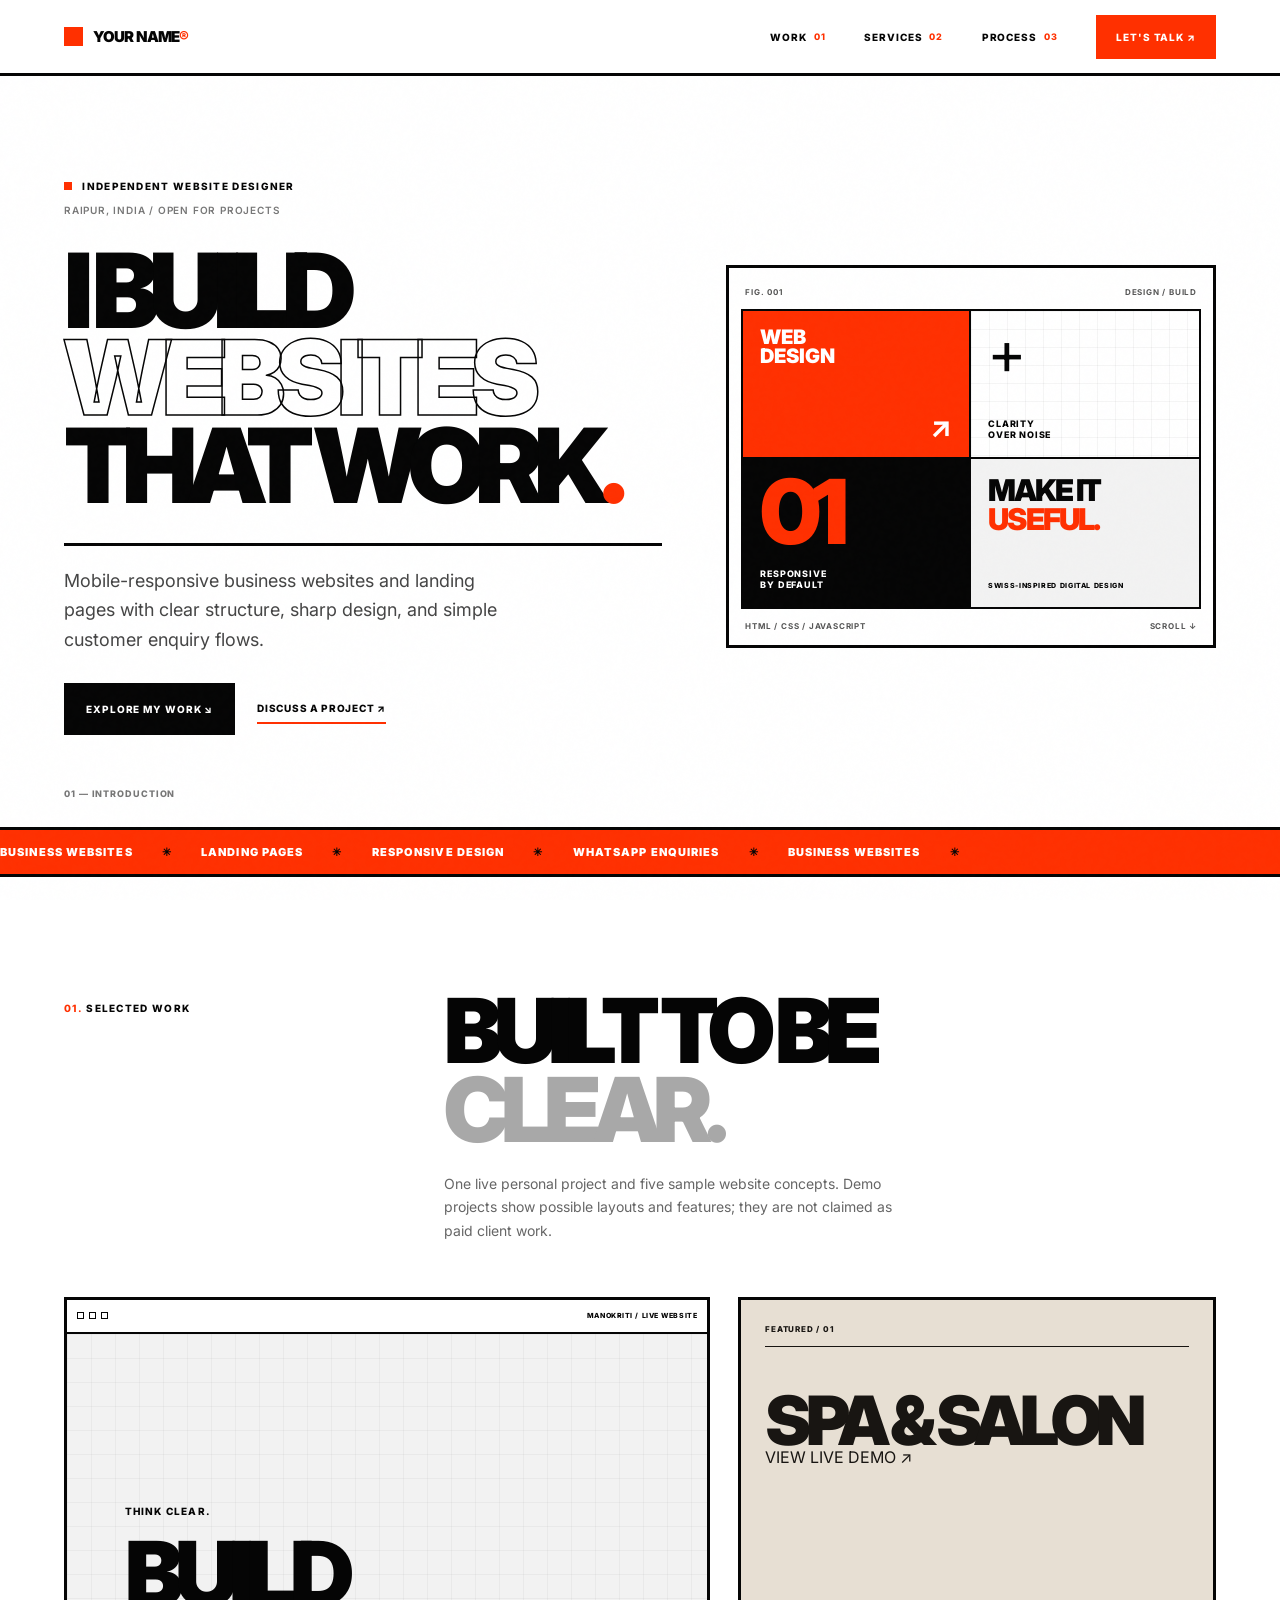
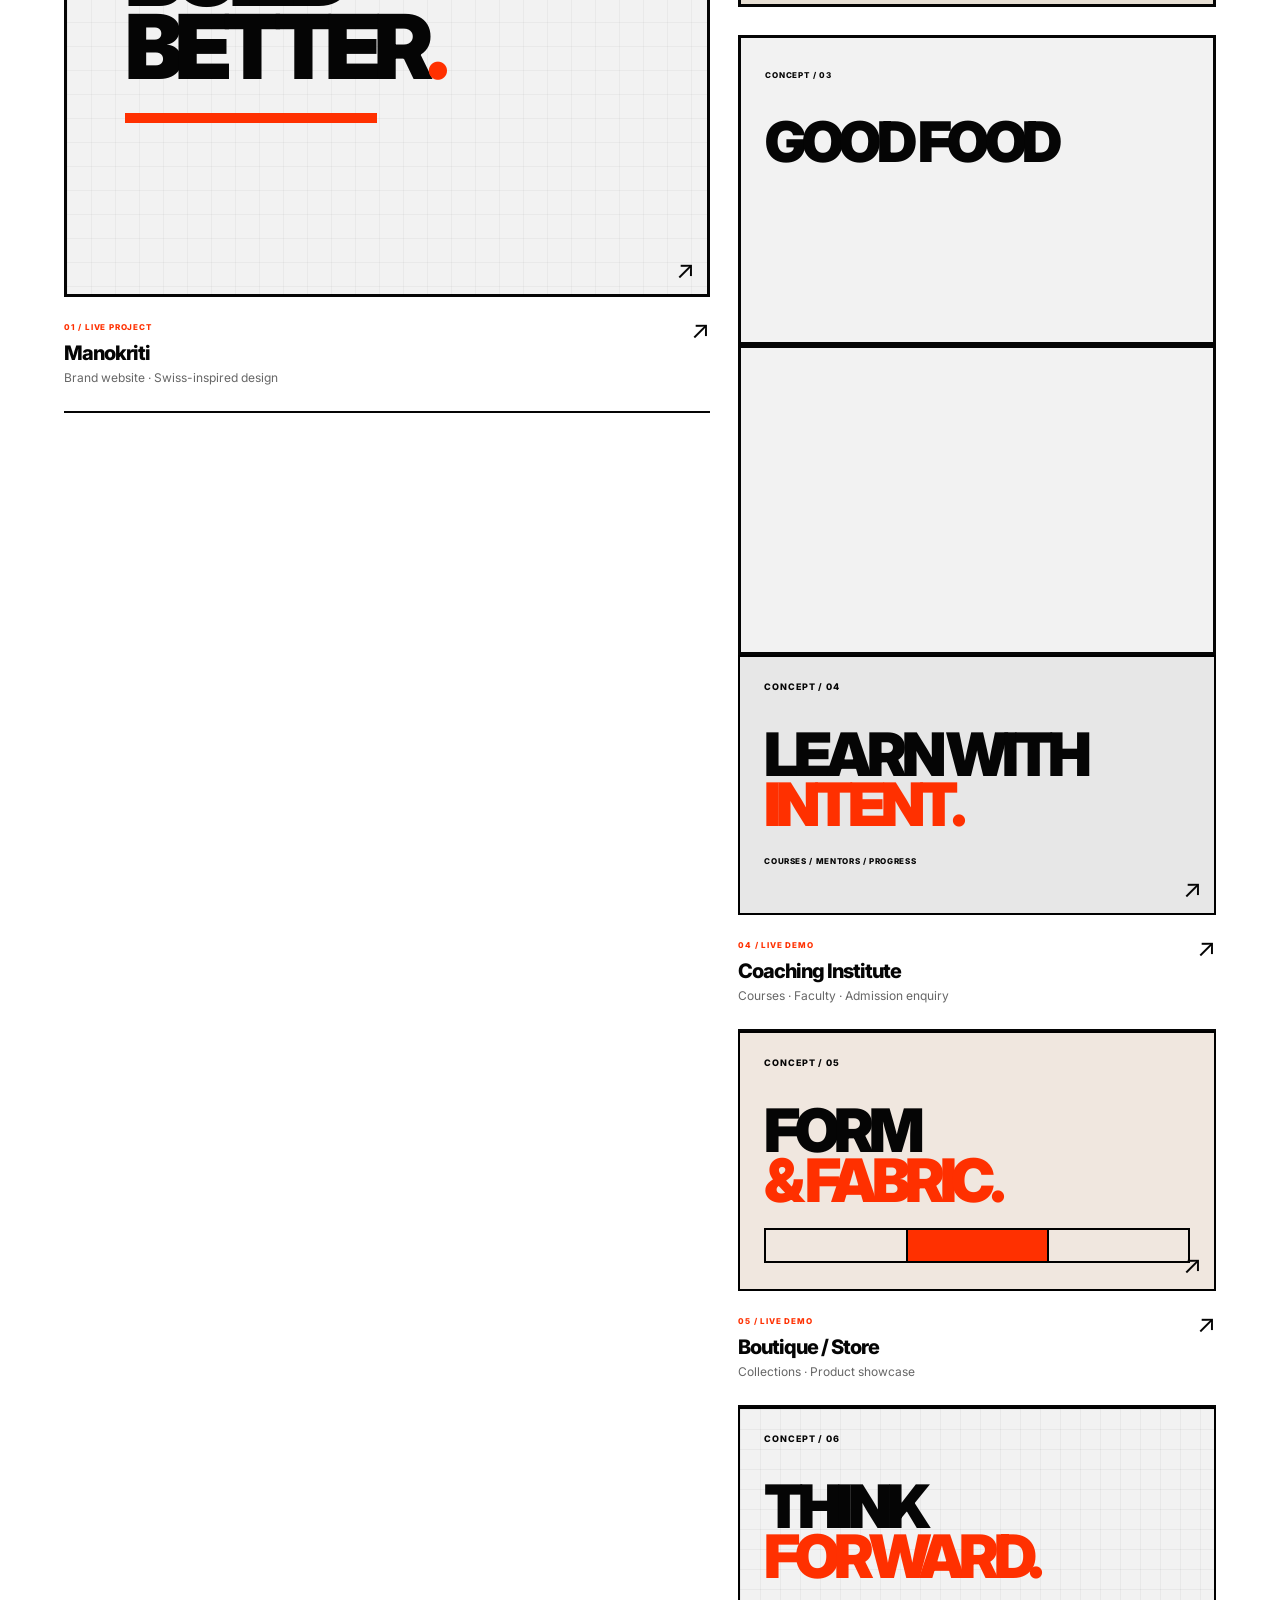
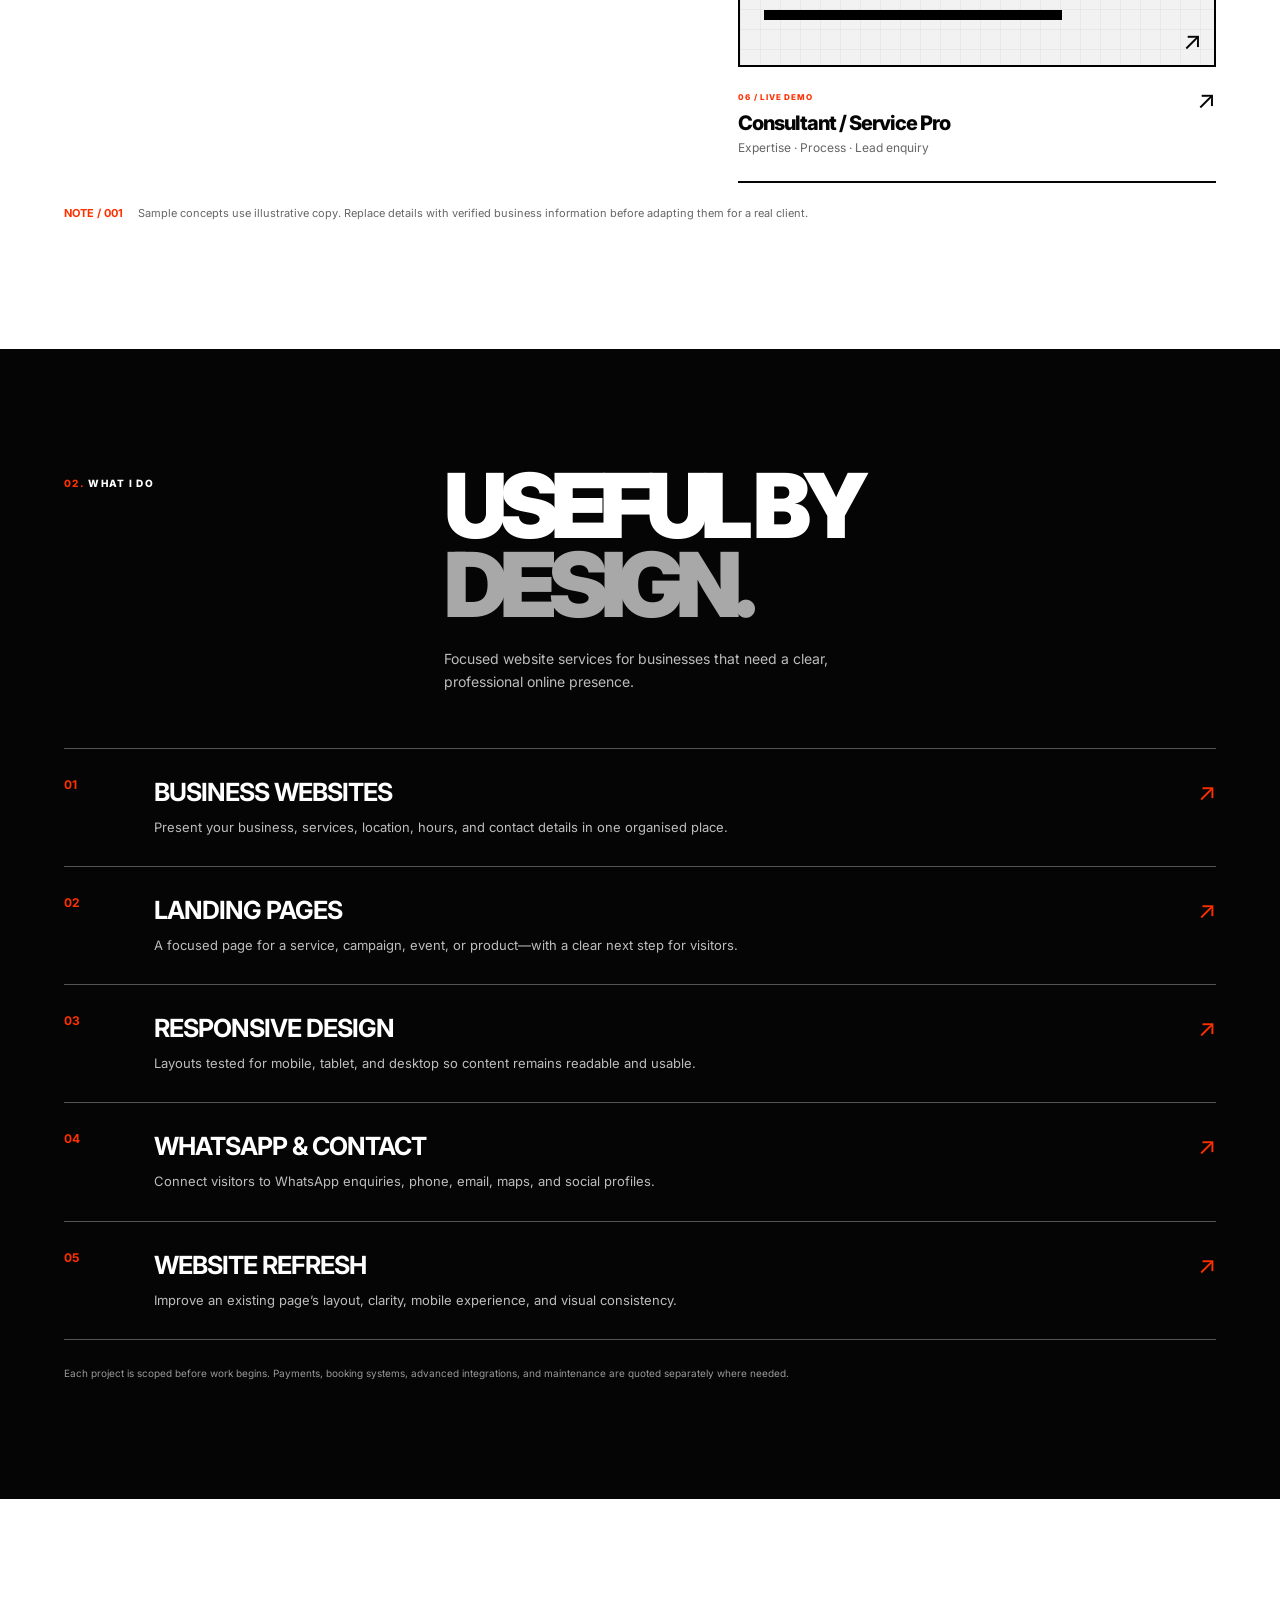
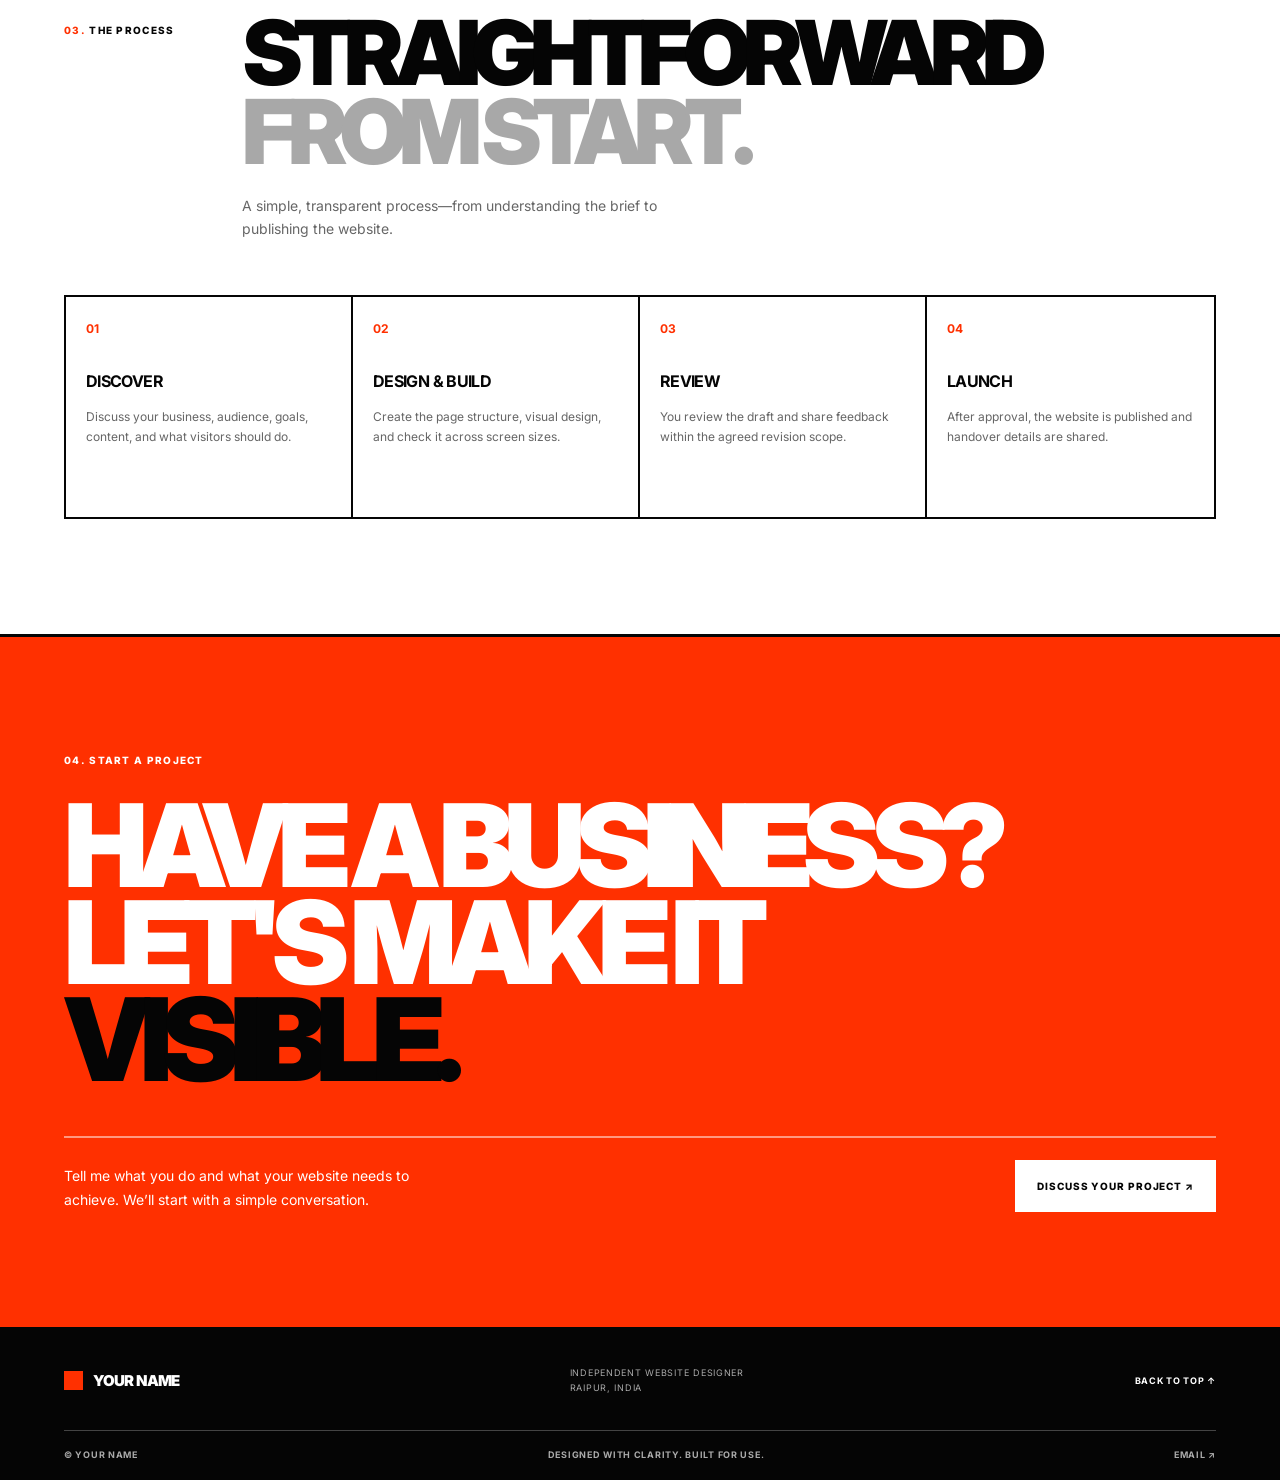
==== index.html @ cce46e75 "Refactor project entries in index.html Updated project description and removed redundant text." ====
<!doctype html>
<html lang="en"><head><meta charset="utf-8"><meta name="viewport" content="width=device-width,initial-scale=1"><meta name="description" content="Mobile-responsive business websites and landing pages for businesses."><meta name="theme-color" content="#ffffff"><title>Vicky Singh — Website Designer</title><link rel="preconnect" href="https://fonts.googleapis.com"><link rel="preconnect" href="https://fonts.gstatic.com" crossorigin><link href="https://fonts.googleapis.com/css2?family=Inter:wght@400;500;600;700;800;900&display=swap" rel="stylesheet"><link rel="stylesheet" href="styles.css"></head>
<body><a class="skip" href="#main">Skip to content</a><header class="header"><a class="brand" href="#top"><i></i><span data-content="brandName">YOUR NAME<span class="red">®</span></span></a><button class="menu-toggle" aria-expanded="false" aria-controls="nav" aria-label="Open menu"><b></b><b></b></button><nav id="nav"><a href="#work">WORK <small>01</small></a><a href="#services">SERVICES <small>02</small></a><a href="#process">PROCESS <small>03</small></a><a class="nav-cta" data-link="whatsapp" href="#contact">LET'S TALK ↗</a></nav></header>
<main id="main"><section class="hero wrap" id="top"><div class="hero-copy"><p class="eyebrow"><i></i> INDEPENDENT WEBSITE DESIGNER <span>RAIPUR, INDIA / OPEN FOR PROJECTS</span></p><h1>I BUILD<br><span class="outline">WEBSITES</span><br>THAT WORK<span class="red">.</span></h1><div class="intro"><p data-content="heroIntro">Mobile-responsive business websites and landing pages with clear structure, sharp design, and simple customer enquiry flows.</p><div class="actions"><a class="button dark" href="#work">EXPLORE MY WORK ↘</a><a class="underlink" data-link="whatsapp" href="#contact">DISCUSS A PROJECT ↗</a></div></div></div><div class="art"><div class="art-meta"><span>FIG. 001</span><span>DESIGN / BUILD</span></div><div class="art-grid"><div class="cell red-cell">WEB<br>DESIGN <b>↗</b></div><div class="cell grid-cell"><strong>+</strong><small>CLARITY<br>OVER NOISE</small></div><div class="cell black-cell"><strong>01</strong><small>RESPONSIVE<br>BY DEFAULT</small></div><div class="cell gray-cell"><strong>MAKE IT<br><em>USEFUL.</em></strong><small>SWISS-INSPIRED DIGITAL DESIGN</small></div></div><div class="art-meta"><span>HTML / CSS / JAVASCRIPT</span><span>SCROLL ↓</span></div></div><span class="hero-index">01 — INTRODUCTION</span></section>
<div class="ticker"><div>BUSINESS WEBSITES <b>✳</b> LANDING PAGES <b>✳</b> RESPONSIVE DESIGN <b>✳</b> WHATSAPP ENQUIRIES <b>✳</b> BUSINESS WEBSITES <b>✳</b></div></div>
<section class="section wrap" id="work">
  <div class="section-head"><p class="eyebrow"><span class="red">01.</span> SELECTED WORK</p><div><h2>BUILT TO BE<br><span class="muted">CLEAR.</span></h2><p class="summary">One live personal project and five sample website concepts. Demo projects show possible layouts and features; they are not claimed as paid client work.</p></div></div>
  <div class="projects">
    <article class="project featured"><a class="visual manokriti" data-link="manokriti" href="https://vickysingh24.github.io/Manokriti/" target="_blank" rel="noreferrer"><div class="browser"><i></i><i></i><i></i><small>MANOKRITI / LIVE WEBSITE</small></div><div class="mock"><small>THINK CLEAR.</small><strong>BUILD<br>BETTER<span>.</span></strong><i></i></div><span class="arrow">↗</span></a><div class="project-info"><div><small>01 / LIVE PROJECT</small><h3>Manokriti</h3><p>Brand website · Swiss-inspired design</p></div><a href="https://vickysingh24.github.io/Manokriti/" target="_blank" rel="noreferrer" aria-label="View Manokriti">↗</a></div></article>
     <article class="project"><a class="visual salon" href="https://zenzwellness.lovable.app"><small>FEATURED / 01</small><strong>SPA &amp; SALON</strong><span>VIEW LIVE DEMO ↗</span></a></article>
    <article class="project"><a class="visual business" href="demos/cafe.html"><small>CONCEPT / 03</small><strong>GOOD FOOD</strong>
    <article class="project"><a class="visual coaching" href="demos/coaching.html"><small>CONCEPT / 04</small><strong>LEARN WITH<br><span>INTENT.</span></strong><label>COURSES / MENTORS / PROGRESS</label><span class="arrow">↗</span></a><div class="project-info"><div><small>04 / LIVE DEMO</small><h3>Coaching Institute</h3><p>Courses · Faculty · Admission enquiry</p></div><a href="demos/coaching.html" aria-label="View coaching demo">↗</a></div></article>
    <article class="project"><a class="visual boutique" href="demos/boutique.html"><small>CONCEPT / 05</small><strong>FORM<br><span>& FABRIC.</span></strong><div class="blocks"><i></i><i></i><i></i></div><span class="arrow">↗</span></a><div class="project-info"><div><small>05 / LIVE DEMO</small><h3>Boutique / Store</h3><p>Collections · Product showcase</p></div><a href="demos/boutique.html" aria-label="View boutique demo">↗</a></div></article>
    <article class="project"><a class="visual consultant" href="demos/consultant.html"><small>CONCEPT / 06</small><strong>THINK<br><span>FORWARD.</span></strong><i></i><span class="arrow">↗</span></a><div class="project-info"><div><small>06 / LIVE DEMO</small><h3>Consultant / Service Pro</h3><p>Expertise · Process · Lead enquiry</p></div><a href="demos/consultant.html" aria-label="View consultant demo">↗</a></div></article>
  </div>
  <p class="note"><b>NOTE / 001</b> Sample concepts use illustrative copy. Replace details with verified business information before adapting them for a real client.</p>
</section>
<section class="services" id="services"><div class="section wrap"><div class="section-head"><p class="eyebrow"><span class="red">02.</span> WHAT I DO</p><div><h2>USEFUL BY<br><span class="muted">DESIGN.</span></h2><p class="summary">Focused website services for businesses that need a clear, professional online presence.</p></div></div><div class="service-list"><article><b>01</b><div><h3>BUSINESS WEBSITES</h3><p>Present your business, services, location, hours, and contact details in one organised place.</p></div><span>↗</span></article><article><b>02</b><div><h3>LANDING PAGES</h3><p>A focused page for a service, campaign, event, or product—with a clear next step for visitors.</p></div><span>↗</span></article><article><b>03</b><div><h3>RESPONSIVE DESIGN</h3><p>Layouts tested for mobile, tablet, and desktop so content remains readable and usable.</p></div><span>↗</span></article><article><b>04</b><div><h3>WHATSAPP & CONTACT</h3><p>Connect visitors to WhatsApp enquiries, phone, email, maps, and social profiles.</p></div><span>↗</span></article><article><b>05</b><div><h3>WEBSITE REFRESH</h3><p>Improve an existing page’s layout, clarity, mobile experience, and visual consistency.</p></div><span>↗</span></article></div><p class="disclaimer">Each project is scoped before work begins. Payments, booking systems, advanced integrations, and maintenance are quoted separately where needed.</p></div></section>
<section class="section wrap" id="process"><div class="section-head"><p class="eyebrow"><span class="red">03.</span> THE PROCESS</p><div><h2>STRAIGHTFORWARD<br><span class="muted">FROM START.</span></h2><p class="summary">A simple, transparent process—from understanding the brief to publishing the website.</p></div></div><div class="steps"><article><b>01</b><h3>DISCOVER</h3><p>Discuss your business, audience, goals, content, and what visitors should do.</p></article><article><b>02</b><h3>DESIGN & BUILD</h3><p>Create the page structure, visual design, and check it across screen sizes.</p></article><article><b>03</b><h3>REVIEW</h3><p>You review the draft and share feedback within the agreed revision scope.</p></article><article><b>04</b><h3>LAUNCH</h3><p>After approval, the website is published and handover details are shared.</p></article></div></section>
<section class="cta"><div class="wrap section"><p class="eyebrow">04. START A PROJECT</p><h2>HAVE A BUSINESS?<br>LET'S MAKE IT<br><span>VISIBLE.</span></h2><div class="cta-bottom"><p>Tell me what you do and what your website needs to achieve. We’ll start with a simple conversation.</p><a class="button light" data-link="whatsapp" href="#contact">DISCUSS YOUR PROJECT ↗</a></div></div></section></main>
<footer class="footer"><div class="footer-top"><a class="brand" href="#top"><i></i><span data-content="brandNamePlain">YOUR NAME</span></a><p>INDEPENDENT WEBSITE DESIGNER<br>RAIPUR, INDIA</p><a href="#top">BACK TO TOP ↑</a></div><div class="footer-bottom"><span>© <span id="year"></span> <span data-content="brandNamePlain">YOUR NAME</span></span><span>DESIGNED WITH CLARITY. BUILT FOR USE.</span><a data-link="email" href="#contact">EMAIL ↗</a></div></footer><script src="content.js"></script><script src="script.js"></script></body></html>
---- styles.css ----
:root{--white:#fff;--black:#050505;--muted:#f2f2f2;--gray:#777;--red:#ff3000;--font:Inter,Arial,sans-serif;--gutter:clamp(20px,5vw,76px);--max:1320px}*{box-sizing:border-box}html{scroll-behavior:smooth;scroll-padding-top:82px}body{margin:0;background:#fff;color:#050505;font-family:var(--font);-webkit-font-smoothing:antialiased}body:after{content:"";position:fixed;inset:0;pointer-events:none;z-index:5;opacity:.08;background-image:url("data:image/svg+xml,%3Csvg viewBox='0 0 180 180' xmlns='http://www.w3.org/2000/svg'%3E%3Cfilter id='n'%3E%3CfeTurbulence type='fractalNoise' baseFrequency='.8' numOctaves='3' stitchTiles='stitch'/%3E%3C/filter%3E%3Crect width='100%25' height='100%25' filter='url(%23n)' opacity='.2'/%3E%3C/svg%3E")}a{color:inherit;text-decoration:none}a:focus-visible,button:focus-visible{outline:3px solid var(--red);outline-offset:4px}.skip{position:absolute;left:-999px;top:8px;background:var(--red);color:#fff;padding:12px;z-index:30}.skip:focus{left:8px}.header{min-height:76px;padding:0 var(--gutter);display:flex;align-items:center;justify-content:space-between;border-bottom:3px solid var(--black);background:#fff;position:sticky;top:0;z-index:10}.brand{display:inline-flex;align-items:center;gap:10px;font-size:15px;font-weight:900;letter-spacing:-.06em;white-space:nowrap}.brand i{width:19px;height:19px;background:var(--red);display:inline-block}.red{color:var(--red)}nav{display:flex;align-items:center;gap:clamp(18px,3vw,42px)}nav a{font-size:10px;font-weight:800;letter-spacing:.09em;min-height:44px;display:inline-flex;align-items:center;gap:7px}nav small{color:var(--red);font-size:9px}.nav-cta{background:var(--red);color:#fff;padding:0 20px}.nav-cta:hover{background:var(--black)}.menu-toggle{display:none;background:#fff;border:2px solid #000;width:44px;height:44px;padding:10px}.menu-toggle b{display:block;height:2px;background:#000;margin:5px 0}.wrap{width:min(100%,var(--max));margin:0 auto;padding-left:var(--gutter);padding-right:var(--gutter)}.hero{position:relative;display:grid;grid-template-columns:1.1fr .9fr;gap:clamp(32px,5vw,80px);align-items:center;padding-top:clamp(60px,8vw,110px);padding-bottom:92px}.eyebrow{font-size:10px;font-weight:800;letter-spacing:.13em;line-height:1.7;margin:0 0 28px}.eyebrow>i{display:inline-block;width:8px;height:8px;background:var(--red);margin-right:7px}.eyebrow>span:not(.red){display:block;margin-top:7px;color:var(--gray);font-weight:600;letter-spacing:.08em}h1,h2,h3,p{margin-top:0}h1{font-size:clamp(3.3rem,8.1vw,8.7rem);line-height:.84;letter-spacing:-.095em;font-weight:900;margin:0 0 34px}.outline{color:transparent;-webkit-text-stroke:1.5px #050505}.intro{border-top:3px solid #050505;padding-top:20px}.intro p{max-width:450px;font-size:clamp(15px,1.5vw,18px);line-height:1.65;color:#454545}.actions{display:flex;flex-wrap:wrap;gap:22px;align-items:center;margin-top:28px}.button{min-height:52px;padding:0 20px;display:inline-flex;align-items:center;justify-content:center;gap:22px;font-size:10px;font-weight:800;letter-spacing:.09em;border:2px solid #050505;transition:background .15s linear,color .15s linear}.dark{background:#050505;color:#fff}.dark:hover{background:var(--red);border-color:var(--red)}.underlink{font-size:10px;font-weight:800;letter-spacing:.07em;border-bottom:2px solid var(--red);padding:8px 0}.underlink:hover{color:var(--red)}.art{border:3px solid #050505;padding:12px;min-width:0}.art-meta{display:flex;justify-content:space-between;gap:12px;color:#555;font-size:8px;letter-spacing:.1em;font-weight:700;padding:7px 4px 12px}.art-grid{display:grid;grid-template-columns:1fr 1fr;border:2px solid #050505}.cell{min-height:148px;padding:17px;position:relative;display:flex;flex-direction:column;justify-content:space-between;overflow:hidden}.cell:nth-child(odd){border-right:2px solid #050505}.cell:nth-child(-n+2){border-bottom:2px solid #050505}.red-cell{background:var(--red);color:#fff;font-size:20px;line-height:.95;font-weight:900}.red-cell b{font-size:30px;align-self:flex-end}.grid-cell{background-image:linear-gradient(#0000000a 1px,transparent 1px),linear-gradient(90deg,#0000000a 1px,transparent 1px);background-size:18px 18px}.grid-cell strong{font-size:60px;line-height:.8;font-weight:400}.cell small{font-size:9px;font-weight:800;letter-spacing:.09em}.black-cell{background:#050505;color:#fff}.black-cell strong{font-size:clamp(55px,7vw,95px);font-weight:900;letter-spacing:-.1em;line-height:.8;color:var(--red)}.gray-cell{background:var(--muted)}.gray-cell strong{font-size:clamp(19px,2.6vw,30px);font-weight:900;letter-spacing:-.07em;line-height:.95}.gray-cell em{font-style:normal;color:var(--red)}.gray-cell small{font-size:7px}.art-meta:last-child{padding:12px 4px 2px}.hero-index{position:absolute;bottom:28px;left:var(--gutter);font-size:9px;font-weight:800;letter-spacing:.1em;color:var(--gray)}.ticker{border-top:3px solid #050505;border-bottom:3px solid #050505;overflow:hidden;background:var(--red);color:#fff;white-space:nowrap}.ticker div{padding:15px 0;width:max-content;font-size:11px;font-weight:900;letter-spacing:.1em;animation:ticker 28s linear infinite}.ticker b{padding:0 26px;color:#050505}@keyframes ticker{to{transform:translateX(-25%)}}.section{padding-top:clamp(64px,9vw,128px);padding-bottom:clamp(64px,9vw,128px)}.section-head{display:grid;grid-template-columns:minmax(130px,.45fr) 1fr;gap:32px;margin-bottom:54px}.section-head .eyebrow{margin-top:8px}.section-head h2{font-size:clamp(3rem,7vw,7rem);line-height:.88;letter-spacing:-.09em;font-weight:900;margin:0}.muted{color:#a8a8a8}.summary{max-width:450px;color:#666;font-size:14px;line-height:1.7;margin:22px 0 0}.projects{display:grid;grid-template-columns:1.15fr .85fr;gap:28px}.featured{grid-row:span 2}.visual{min-height:280px;border:3px solid #050505;display:block;position:relative;overflow:hidden}.featured .visual{min-height:600px}.browser{height:34px;border-bottom:2px solid #050505;display:flex;align-items:center;gap:5px;padding:0 10px}.browser i{width:7px;height:7px;border:1px solid #050505}.browser small{margin-left:auto;font-size:7px;font-weight:800;letter-spacing:.08em}.mock{position:absolute;inset:34px 0 0;background-color:var(--muted);background-image:linear-gradient(#00000009 1px,transparent 1px),linear-gradient(90deg,#00000009 1px,transparent 1px);background-size:24px 24px;padding:12% 9%;display:flex;flex-direction:column;justify-content:center}.mock small{font-size:10px;font-weight:800;letter-spacing:.12em}.mock strong{font-size:clamp(42px,7vw,90px);line-height:.82;letter-spacing:-.09em;font-weight:900;margin-top:20px}.mock strong span{color:var(--red)}.mock>i{height:10px;width:48%;background:var(--red);margin-top:30px}.salon{background:#e7dfd3;color:#181512;padding:24px;min-height:310px}.visual>small{font-size:8px;font-weight:800;letter-spacing:.1em}.salon>small{display:block;border-bottom:1px solid;padding-bottom:12px}.salon strong{display:block;font-size:clamp(42px,6vw,68px);line-height:.8;letter-spacing:-.09em;font-weight:900;margin-top:46px}.salon strong span{color:var(--red)}.salon>i{display:block;height:54px;border-top:2px solid;border-bottom:2px solid;margin-top:26px}.salon label{font-size:8px;font-weight:700;letter-spacing:.1em;margin-top:12px}.business{background:var(--muted);padding:24px;min-height:310px}.business>strong{display:block;font-size:clamp(34px,5vw,56px);font-weight:900;line-height:.82;letter-spacing:-.08em;margin-top:38px}.business>strong span{color:var(--red)}.blocks{display:flex;height:42px;margin-top:28px;border:2px solid #050505}.blocks i{flex:1;border-right:2px solid #050505}.blocks i:nth-child(2){background:var(--red)}.blocks i:last-child{border:0}.arrow{position:absolute;right:12px;bottom:10px;font-size:25px}.visual:hover .arrow{color:var(--red);transform:translate(3px,-3px)}.project-info{display:flex;justify-content:space-between;gap:15px;padding:17px 0 24px;border-bottom:2px solid #050505}.project-info small{font-size:8px;font-weight:800;letter-spacing:.1em;color:var(--red)}.project-info h3{font-size:20px;font-weight:800;letter-spacing:-.05em;margin:7px 0 4px}.project-info p{color:#666;font-size:12px;line-height:1.5;margin:0}.project-info>a{font-size:25px}.project-info>a:hover{color:var(--red)}.note{display:flex;gap:15px;color:#666;font-size:11px;line-height:1.6;margin-top:22px}.note b{color:var(--red);white-space:nowrap}.services{background:#050505;color:#fff;border-top:3px solid #050505;border-bottom:3px solid #050505}.services .summary{color:#bdbdbd}.service-list{border-top:1px solid #555}.service-list article{display:grid;grid-template-columns:70px 1fr 40px;gap:20px;padding:28px 0;border-bottom:1px solid #555;transition:padding .15s linear}.service-list article:hover{padding-left:10px;padding-right:10px;background:#111}.service-list article>b{color:var(--red);font-size:12px}.service-list h3{font-size:clamp(18px,2vw,25px);letter-spacing:-.04em;margin:0 0 9px}.service-list p{color:#bdbdbd;max-width:620px;font-size:13px;line-height:1.7;margin:0}.service-list article>span{font-size:24px;color:var(--red);text-align:right}.disclaimer{color:#999;font-size:10px;line-height:1.6;margin:25px 0 0;max-width:800px}.steps{display:grid;grid-template-columns:repeat(4,1fr);border:2px solid #050505}.steps article{padding:24px 20px 28px;min-height:220px;border-right:2px solid #050505}.steps article:last-child{border-right:0}.steps b{display:block;color:var(--red);font-size:12px;margin-bottom:35px}.steps h3{font-size:16px;letter-spacing:-.04em}.steps p{font-size:12px;line-height:1.65;color:#666;margin:0}.cta{background:var(--red);color:#fff;border-top:3px solid #050505}.cta .section{padding-top:clamp(65px,9vw,115px);padding-bottom:clamp(65px,9vw,115px)}.cta h2{font-size:clamp(3.3rem,9vw,9rem);line-height:.84;letter-spacing:-.09em;font-weight:900;margin:0}.cta h2 span{color:#050505}.cta-bottom{display:flex;justify-content:space-between;align-items:end;gap:30px;margin-top:48px;border-top:2px solid #ffffff80;padding-top:22px}.cta-bottom p{max-width:390px;line-height:1.7;font-size:14px;margin:0}.light{background:#fff;color:#050505;border-color:#fff}.light:hover{background:#050505;color:#fff;border-color:#050505}.footer{background:#050505;color:#fff;padding:38px var(--gutter) 20px}.footer-top,.footer-bottom{display:flex;align-items:center;justify-content:space-between;gap:22px}.footer-top p{font-size:9px;line-height:1.7;letter-spacing:.08em;color:#aaa;margin:0}.footer-top>a:last-child,.footer-bottom{font-size:9px;font-weight:700;letter-spacing:.08em}.footer a:hover{color:var(--red)}.footer-bottom{border-top:1px solid #444;margin-top:35px;padding-top:18px;color:#aaa}
@media(max-width:900px){.hero{grid-template-columns:1fr}.art{max-width:650px;width:100%;justify-self:end}.section-head{grid-template-columns:1fr;gap:12px}.featured .visual{min-height:450px}.steps{grid-template-columns:repeat(2,1fr)}.steps article:nth-child(2){border-right:0}.steps article:nth-child(-n+2){border-bottom:2px solid #050505}}
@media(max-width:640px){html{scroll-padding-top:68px}.header{min-height:68px}.menu-toggle{display:block}nav{display:none;position:absolute;top:calc(100% + 3px);left:0;right:0;padding:14px var(--gutter) 20px;background:#fff;border-bottom:3px solid #050505;align-items:stretch;flex-direction:column;gap:0}nav.open{display:flex}nav a{min-height:48px;border-bottom:1px solid #ddd;justify-content:space-between}nav .nav-cta{margin-top:12px;border:0;justify-content:center}.hero{padding-top:58px;padding-bottom:78px;gap:36px}.eyebrow{font-size:9px;margin-bottom:22px}h1{font-size:clamp(3.2rem,16vw,6.5rem)}.actions{align-items:stretch;flex-direction:column}.button{width:100%}.art{padding:8px}.cell{min-height:120px;padding:12px}.red-cell{font-size:17px}.grid-cell strong{font-size:45px}.gray-cell strong{font-size:21px}.hero-index{font-size:8px}.section{padding-top:66px;padding-bottom:66px}.section-head{margin-bottom:35px}.section-head h2{font-size:clamp(3rem,14vw,5rem)}.projects{grid-template-columns:1fr;gap:0}.featured{grid-row:auto}.featured .visual{min-height:420px}.visual{min-height:290px}.note{display:block}.note b{display:block;margin-bottom:5px}.service-list article{grid-template-columns:35px 1fr 24px;gap:10px;padding:23px 0}.service-list p{font-size:12px}.steps{grid-template-columns:1fr}.steps article,.steps article:nth-child(2){min-height:0;padding:23px;border-right:0;border-bottom:2px solid #050505}.steps article:last-child{border-bottom:0}.steps b{margin-bottom:20px}.cta h2{font-size:clamp(3.1rem,15vw,5.5rem)}.cta-bottom{align-items:stretch;flex-direction:column}.footer-top{align-items:flex-start;flex-wrap:wrap}.footer-top p{order:3;width:100%}.footer-bottom{flex-wrap:wrap;line-height:1.5}}
@media(prefers-reduced-motion:reduce){*,*::before,*::after{scroll-behavior:auto!important;animation-duration:.01ms!important;animation-iteration-count:1!important;transition-duration:.01ms!important}}

/* Five additional sample demo cards */
.visual.coaching,.visual.boutique,.visual.consultant{display:block;position:relative;min-height:260px;padding:24px;overflow:hidden;border:2px solid #000;color:#050505;background:#f2f2f2}
.visual.coaching{background:#e7e7e7}.visual.boutique{background:#f0e7df}.visual.consultant{background-image:linear-gradient(#0000000b 1px,transparent 1px),linear-gradient(90deg,#0000000b 1px,transparent 1px);background-size:20px 20px}
.visual.coaching>small,.visual.boutique>small,.visual.consultant>small{display:block;font-size:9px;letter-spacing:.1em;font-weight:800}
.visual.coaching strong,.visual.boutique strong,.visual.consultant strong{display:block;margin-top:38px;font-size:clamp(36px,5vw,60px);font-weight:900;line-height:.83;letter-spacing:-.09em}
.visual.coaching strong span,.visual.boutique strong span,.visual.consultant strong span{color:#ff3000}
.visual.coaching label{display:block;margin-top:26px;font-size:8px;font-weight:800;letter-spacing:.08em}
.visual.boutique .blocks,.visual.business .blocks{display:flex;height:35px;margin-top:22px;border:2px solid #000}
.visual.boutique .blocks i,.visual.business .blocks i{flex:1;border-right:2px solid #000}
.visual.boutique .blocks i:nth-child(2),.visual.business .blocks i:nth-child(2){background:#ff3000}
.visual.boutique .blocks i:last-child,.visual.business .blocks i:last-child{border:0}
.visual.consultant i{display:block;width:70%;height:10px;background:#000;margin-top:28px}
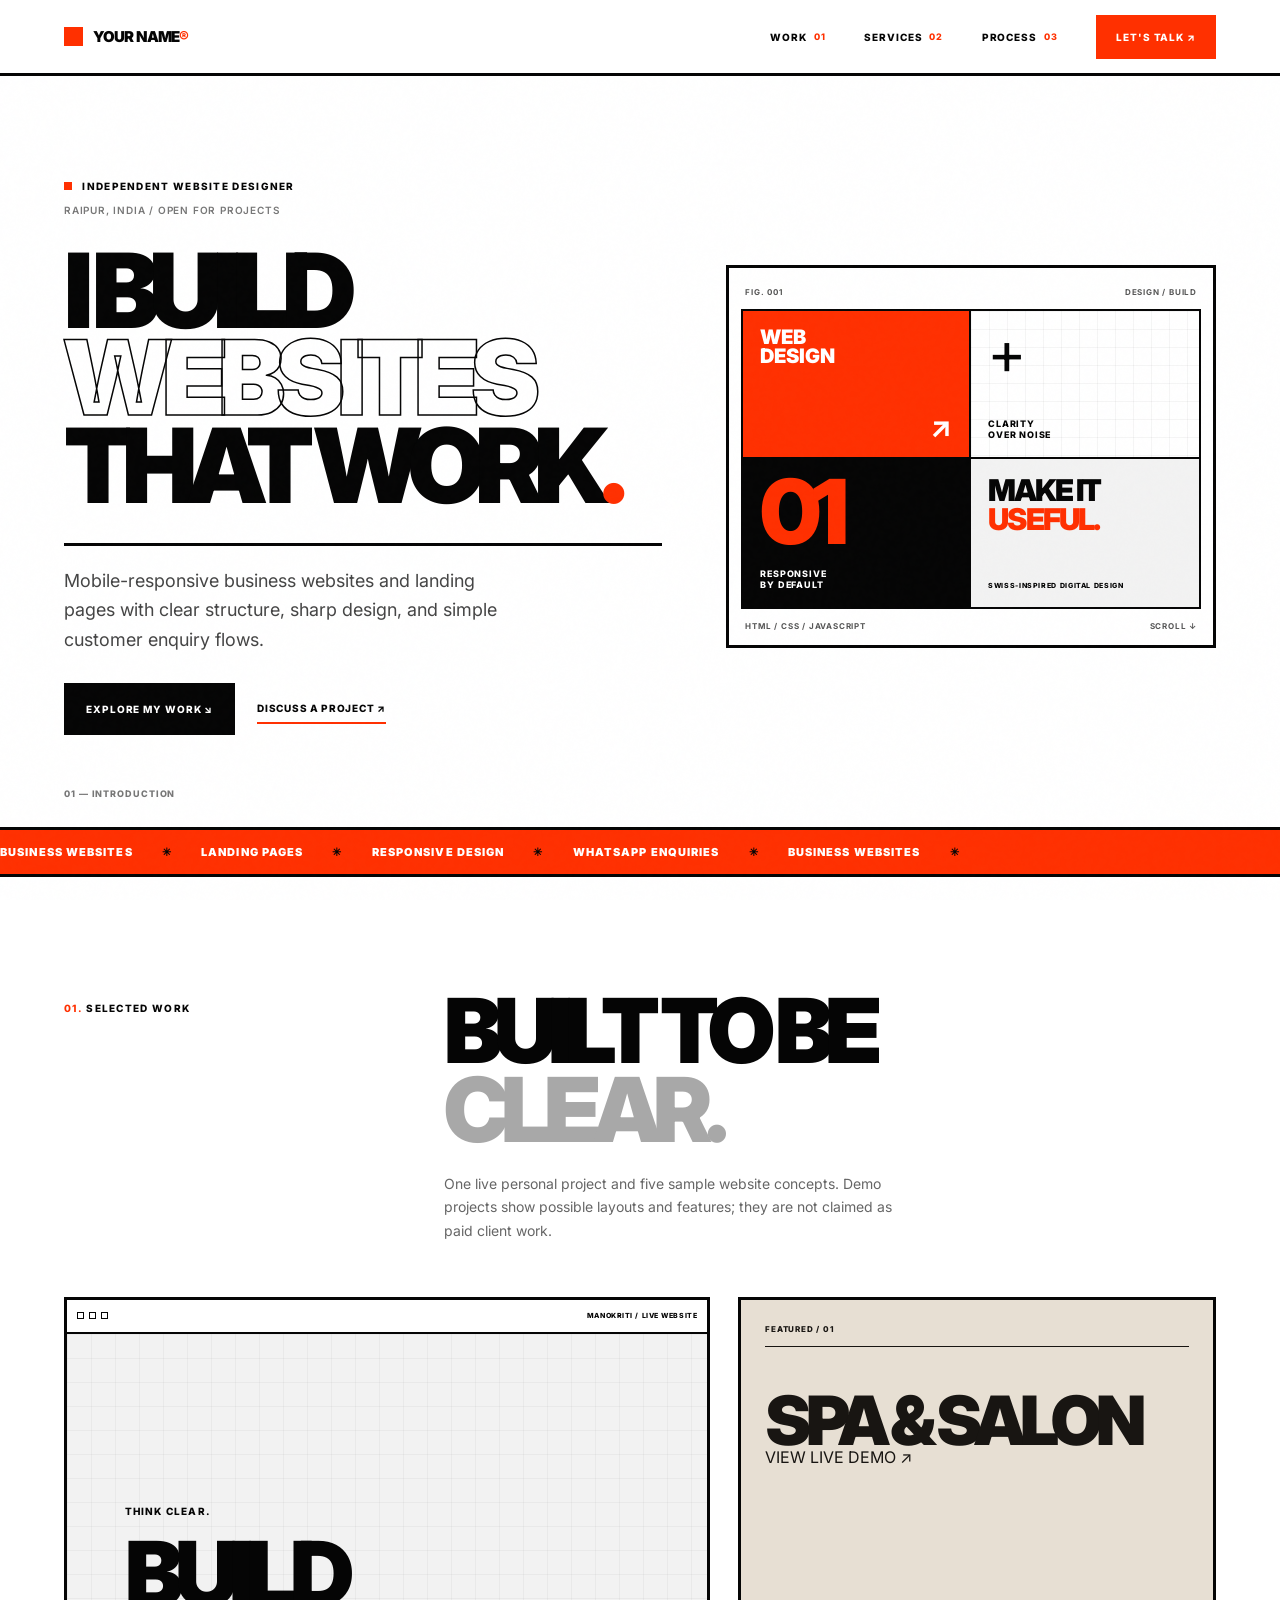
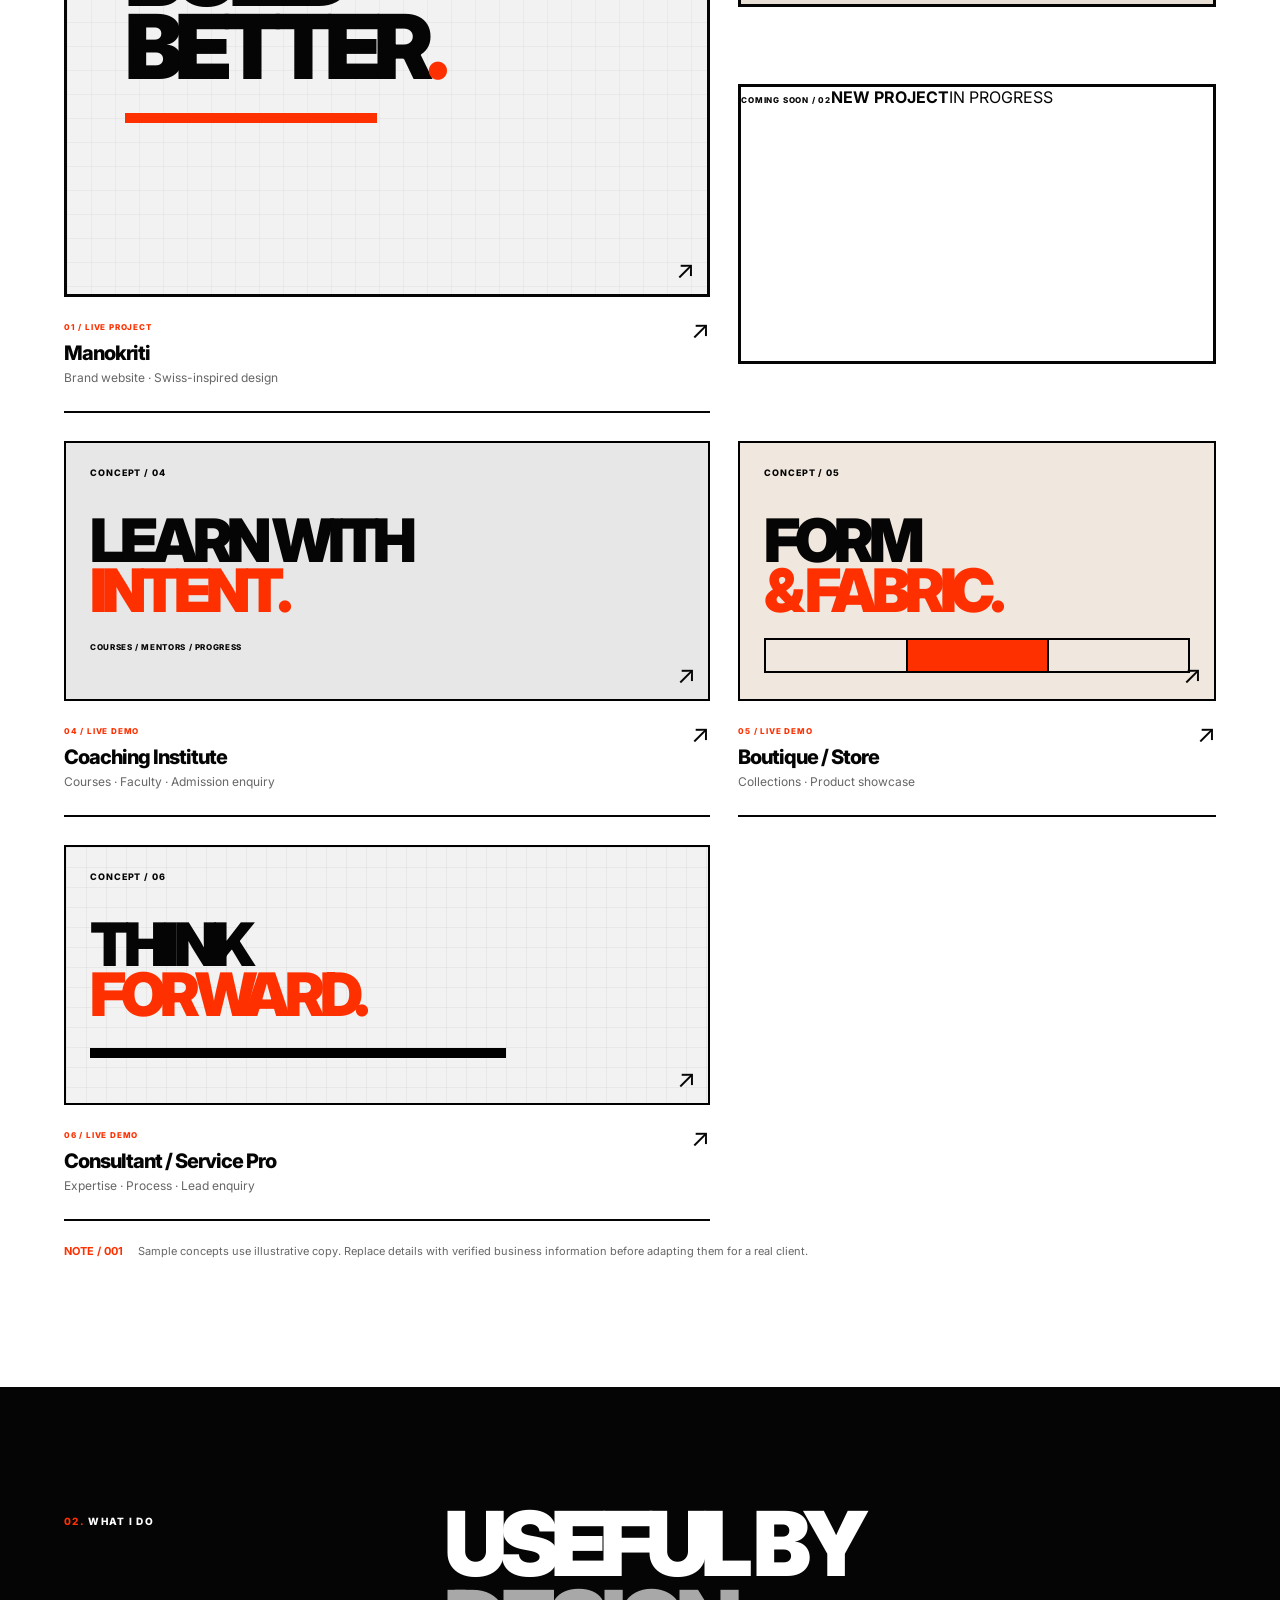
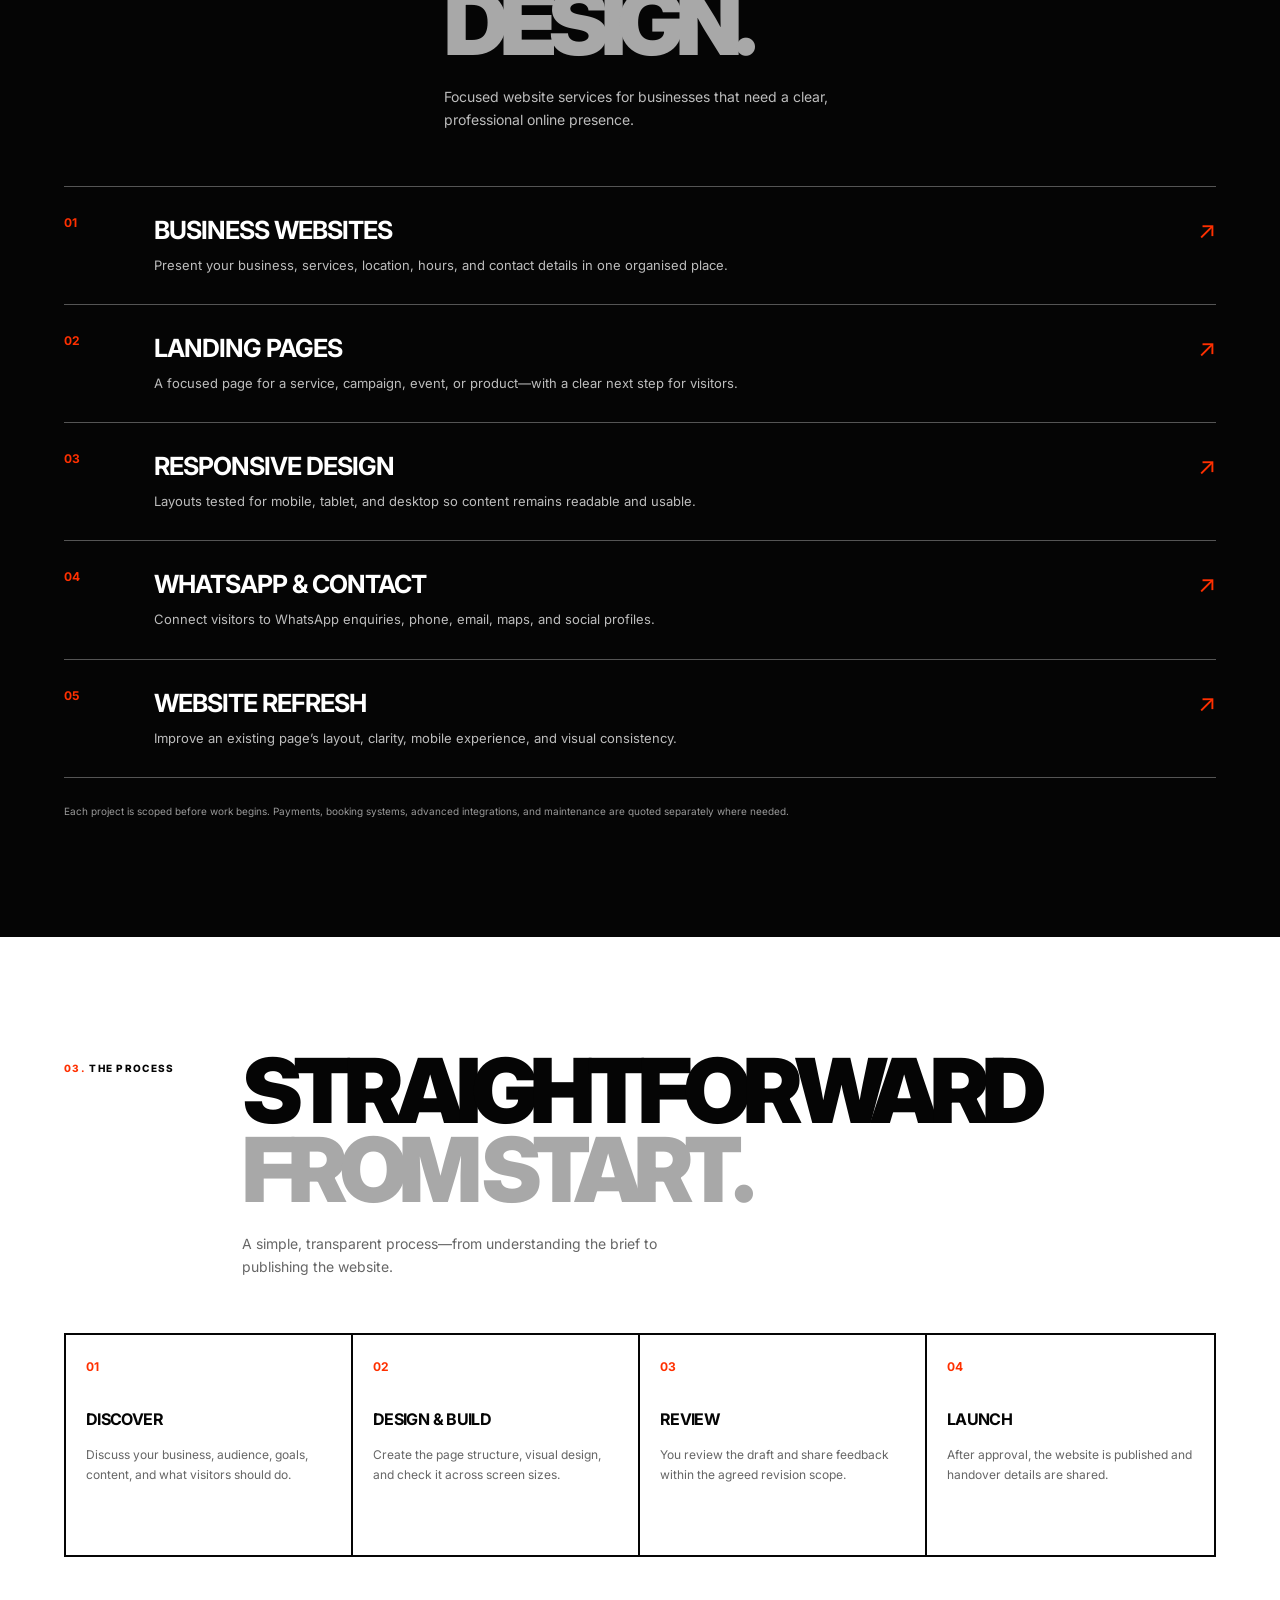
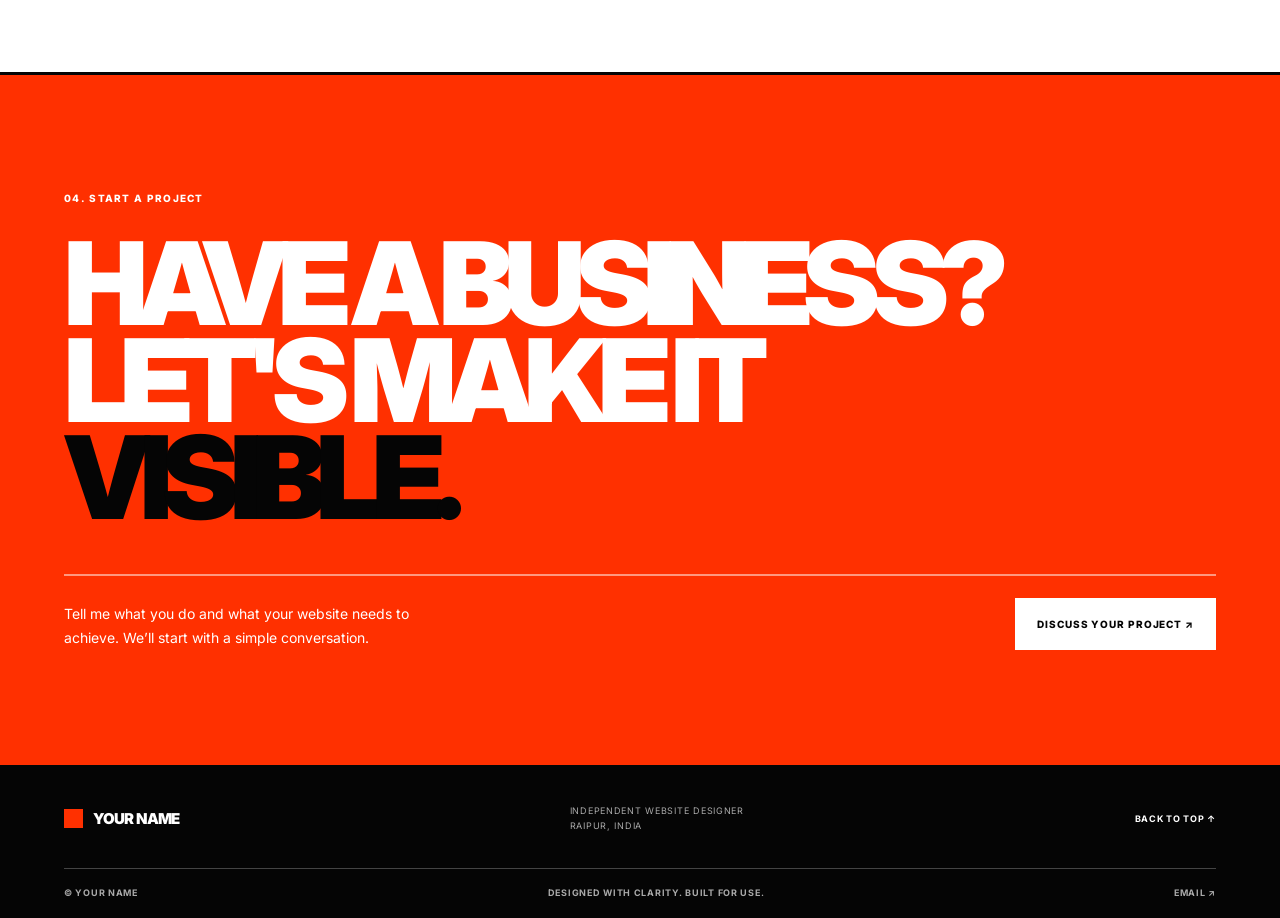
==== commit 101d2f46: "Add new project section for upcoming project" ====
--- a/index.html
+++ b/index.html
@@ -8,7 +8,7 @@
   <div class="projects">
     <article class="project featured"><a class="visual manokriti" data-link="manokriti" href="https://vickysingh24.github.io/Manokriti/" target="_blank" rel="noreferrer"><div class="browser"><i></i><i></i><i></i><small>MANOKRITI / LIVE WEBSITE</small></div><div class="mock"><small>THINK CLEAR.</small><strong>BUILD<br>BETTER<span>.</span></strong><i></i></div><span class="arrow">↗</span></a><div class="project-info"><div><small>01 / LIVE PROJECT</small><h3>Manokriti</h3><p>Brand website · Swiss-inspired design</p></div><a href="https://vickysingh24.github.io/Manokriti/" target="_blank" rel="noreferrer" aria-label="View Manokriti">↗</a></div></article>
      <article class="project"><a class="visual salon" href="https://zenzwellness.lovable.app"><small>FEATURED / 01</small><strong>SPA &amp; SALON</strong><span>VIEW LIVE DEMO ↗</span></a></article>
-    <article class="project"><a class="visual business" href="demos/cafe.html"><small>CONCEPT / 03</small><strong>GOOD FOOD</strong>
+    <article class="project"><a class="visual upcoming" href="#contact"><small>COMING SOON / 02</small><strong>NEW PROJECT</strong><span>IN PROGRESS</span></a></article>
     <article class="project"><a class="visual coaching" href="demos/coaching.html"><small>CONCEPT / 04</small><strong>LEARN WITH<br><span>INTENT.</span></strong><label>COURSES / MENTORS / PROGRESS</label><span class="arrow">↗</span></a><div class="project-info"><div><small>04 / LIVE DEMO</small><h3>Coaching Institute</h3><p>Courses · Faculty · Admission enquiry</p></div><a href="demos/coaching.html" aria-label="View coaching demo">↗</a></div></article>
     <article class="project"><a class="visual boutique" href="demos/boutique.html"><small>CONCEPT / 05</small><strong>FORM<br><span>& FABRIC.</span></strong><div class="blocks"><i></i><i></i><i></i></div><span class="arrow">↗</span></a><div class="project-info"><div><small>05 / LIVE DEMO</small><h3>Boutique / Store</h3><p>Collections · Product showcase</p></div><a href="demos/boutique.html" aria-label="View boutique demo">↗</a></div></article>
     <article class="project"><a class="visual consultant" href="demos/consultant.html"><small>CONCEPT / 06</small><strong>THINK<br><span>FORWARD.</span></strong><i></i><span class="arrow">↗</span></a><div class="project-info"><div><small>06 / LIVE DEMO</small><h3>Consultant / Service Pro</h3><p>Expertise · Process · Lead enquiry</p></div><a href="demos/consultant.html" aria-label="View consultant demo">↗</a></div></article>
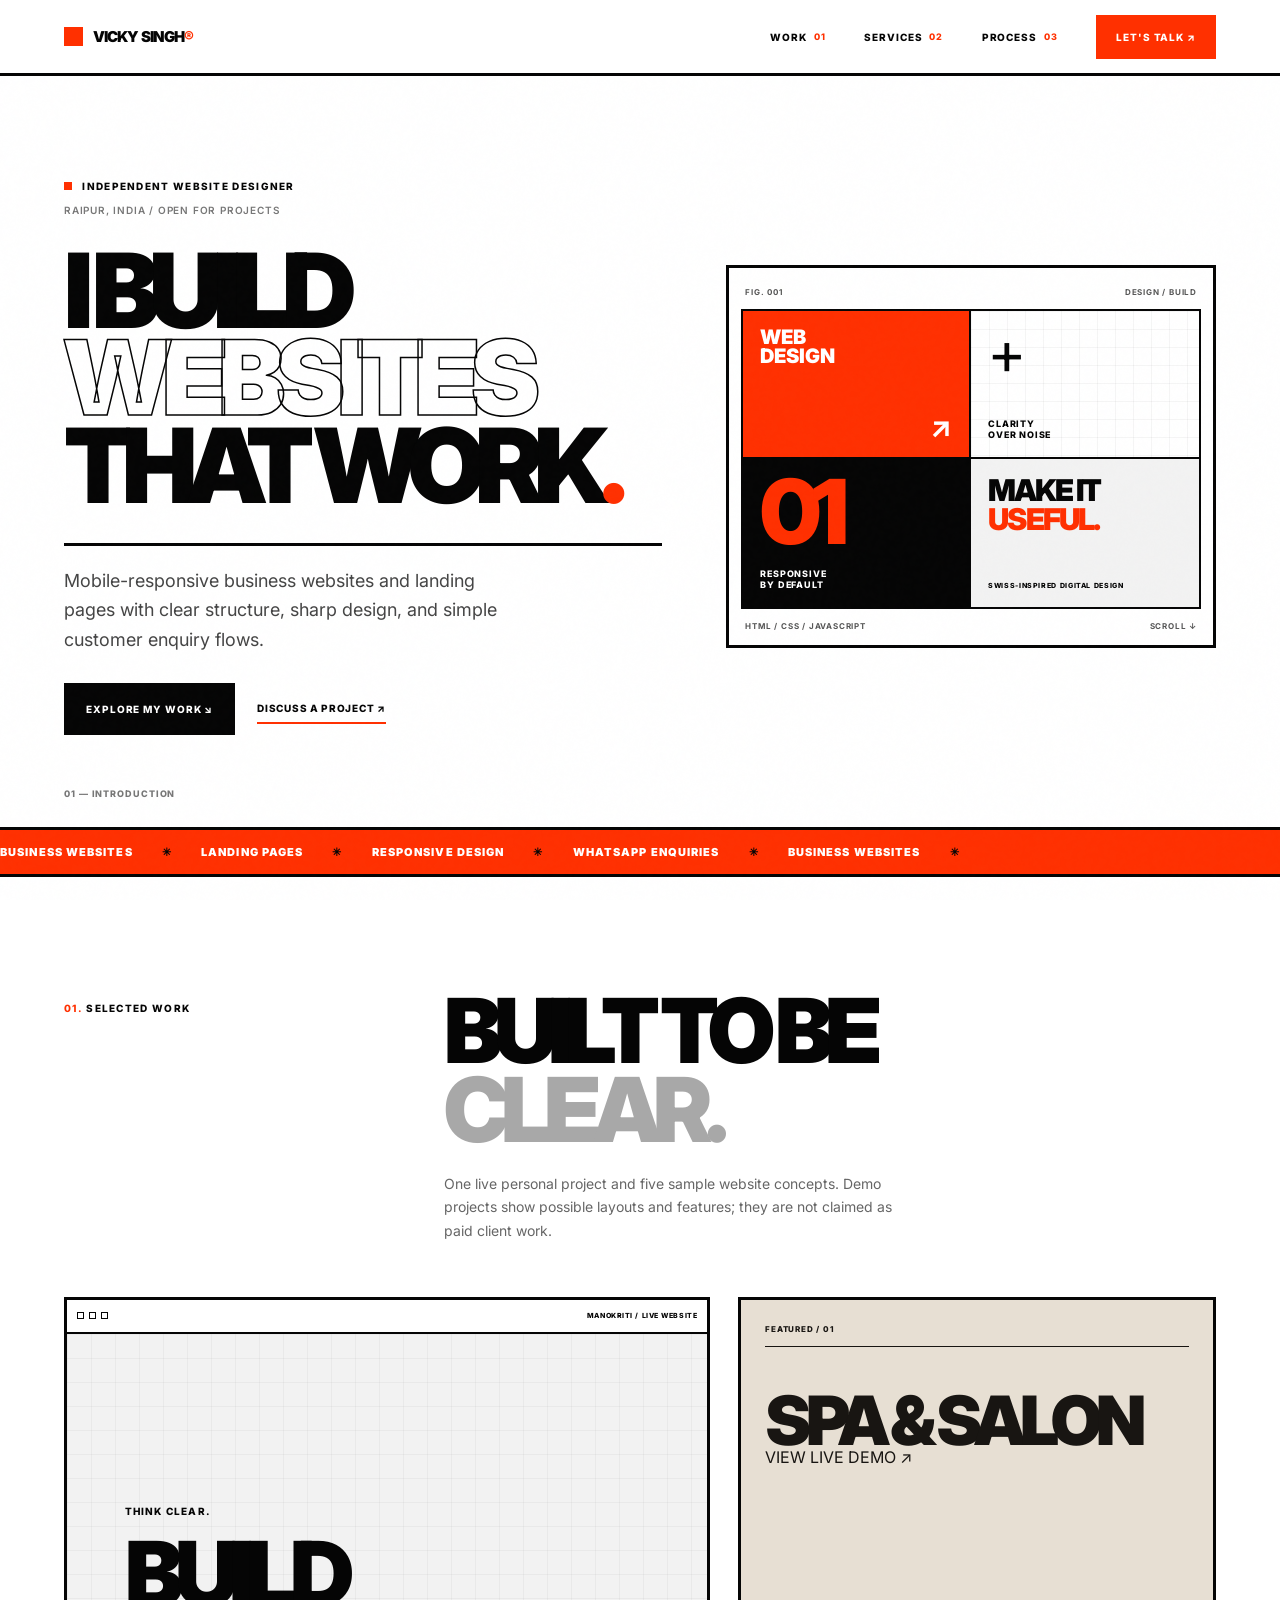
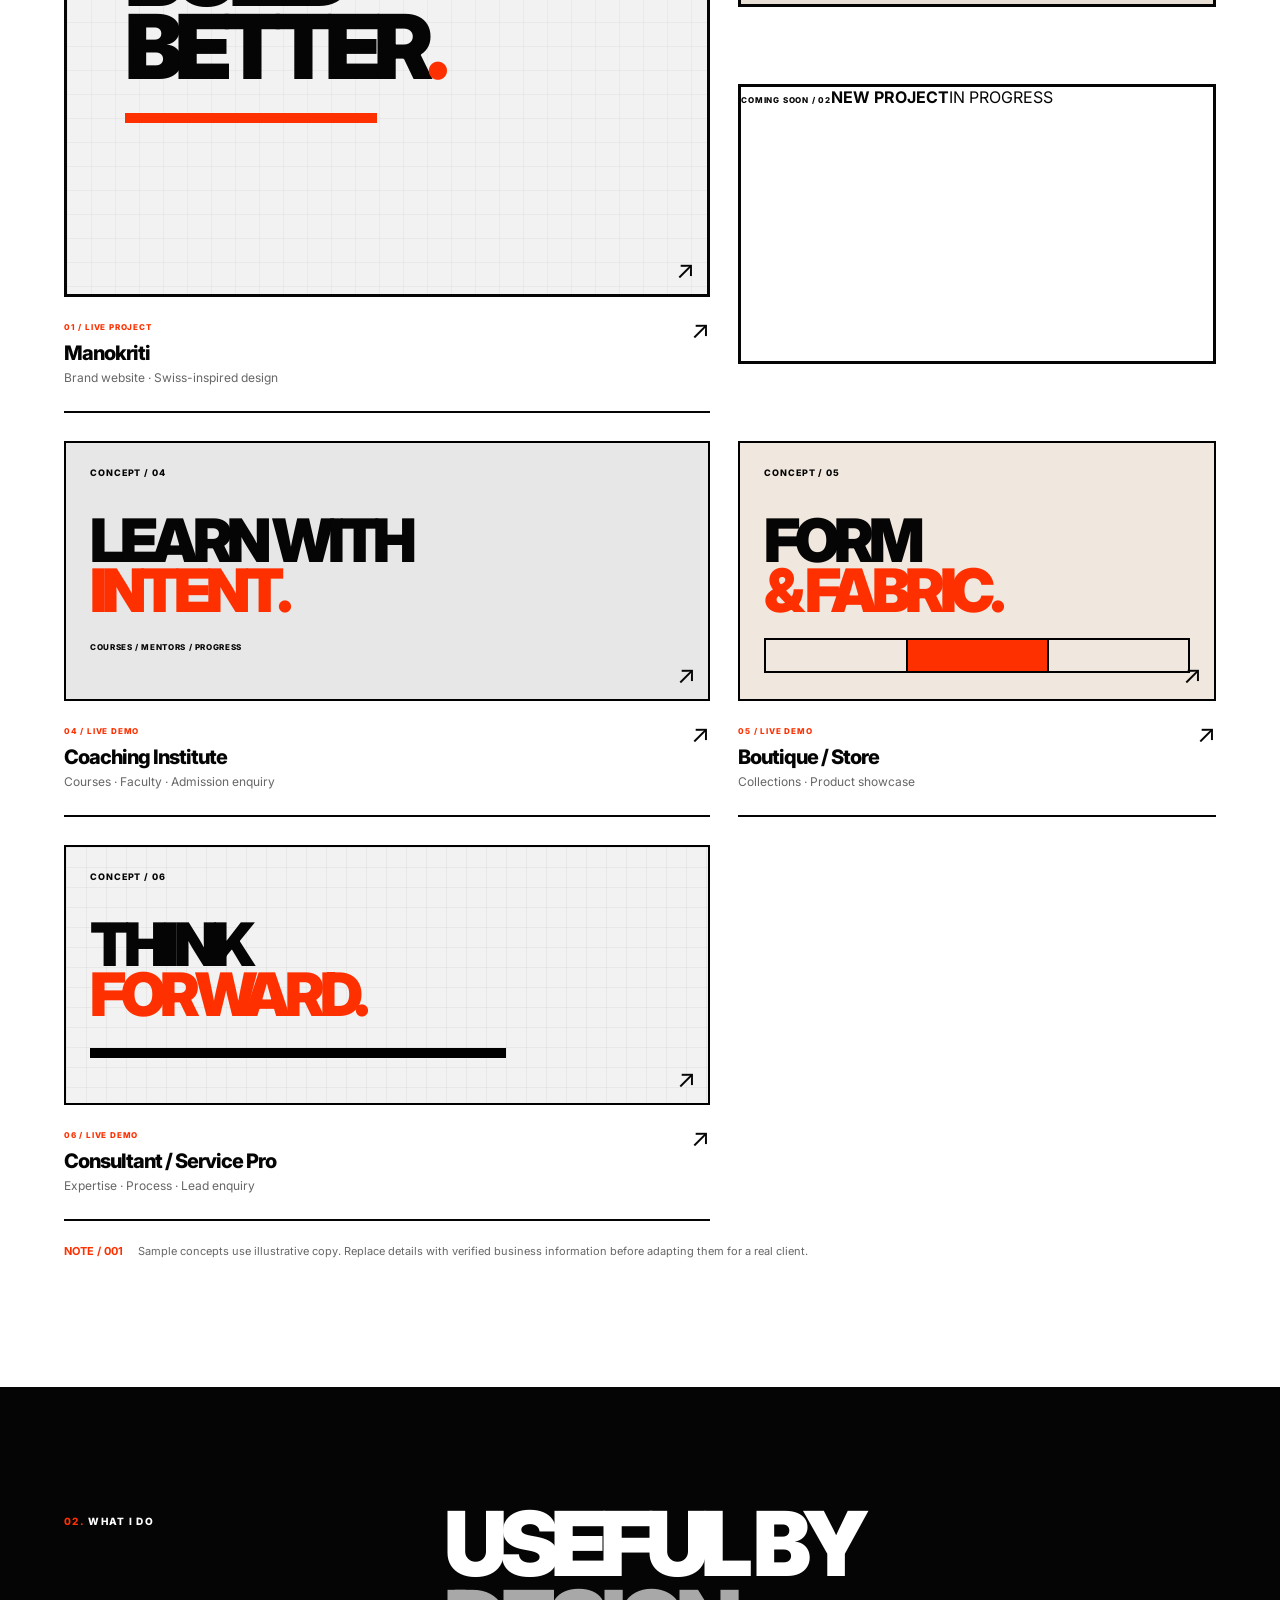
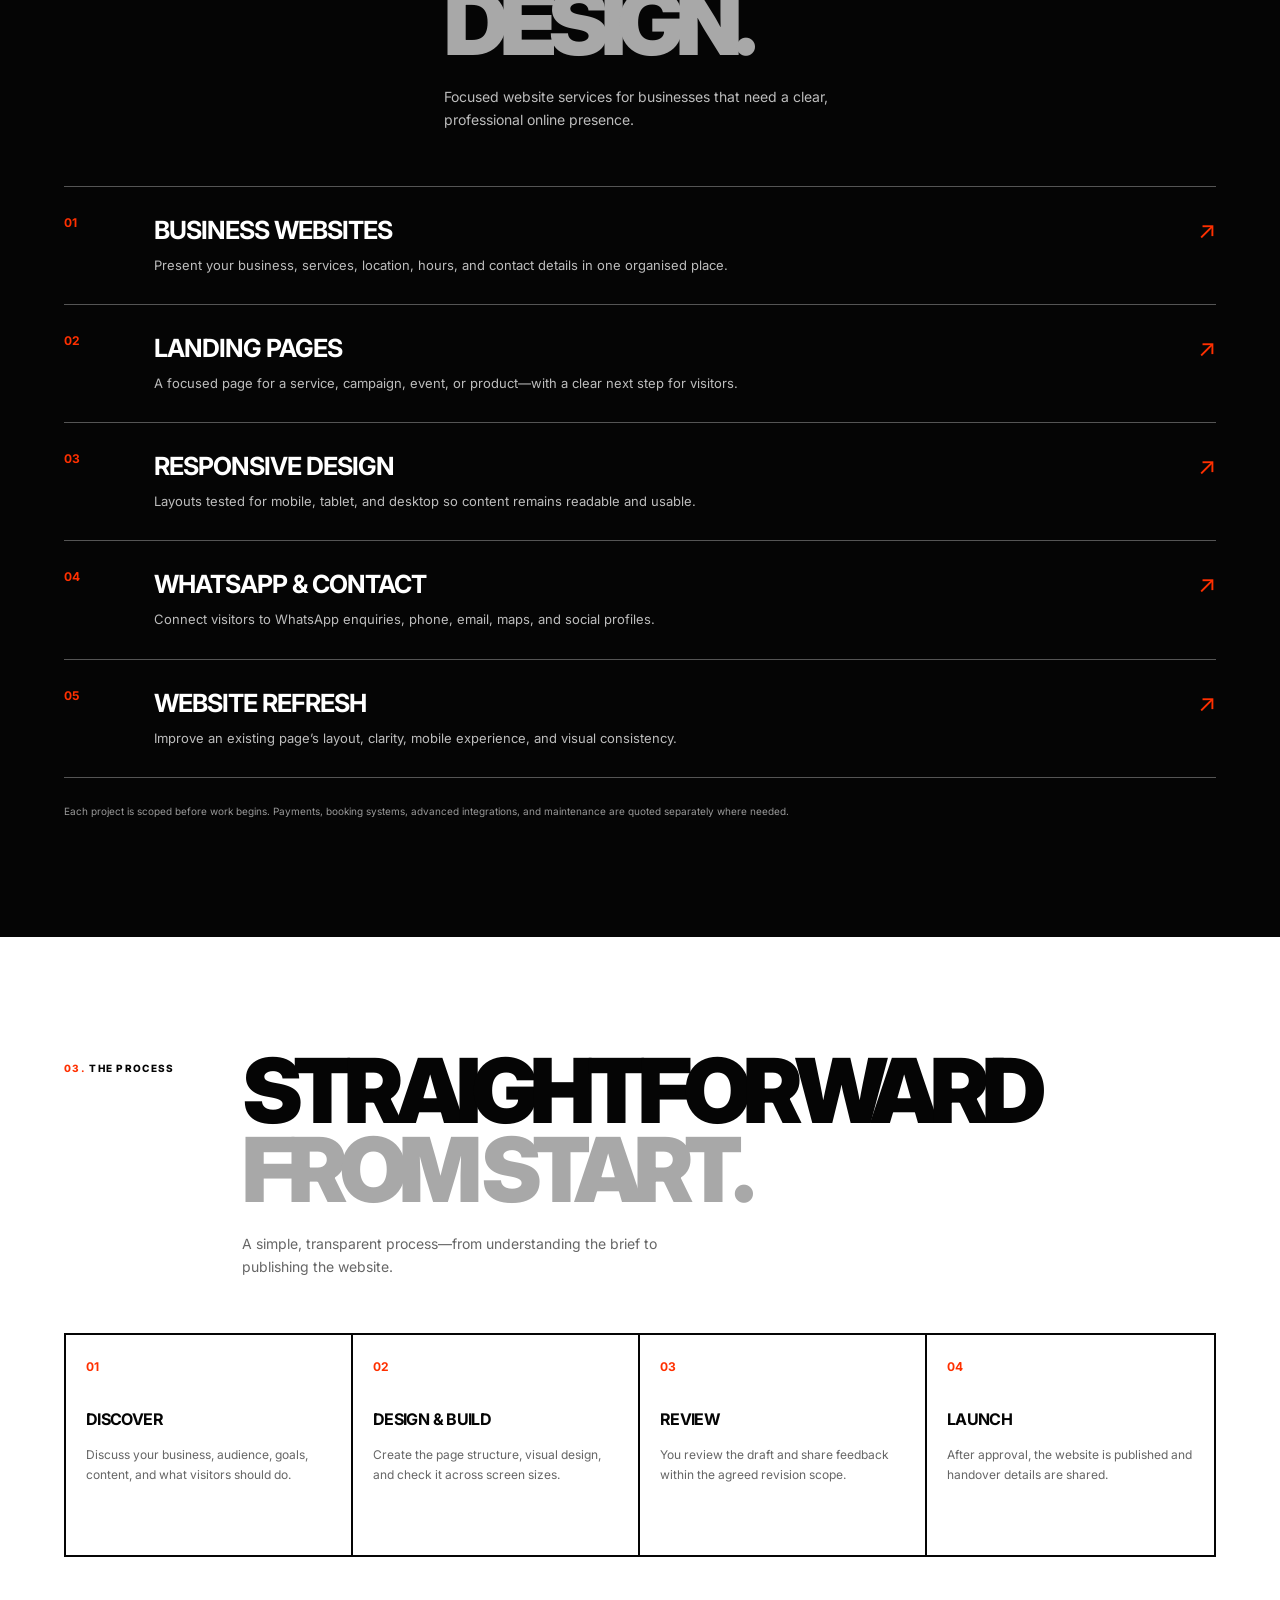
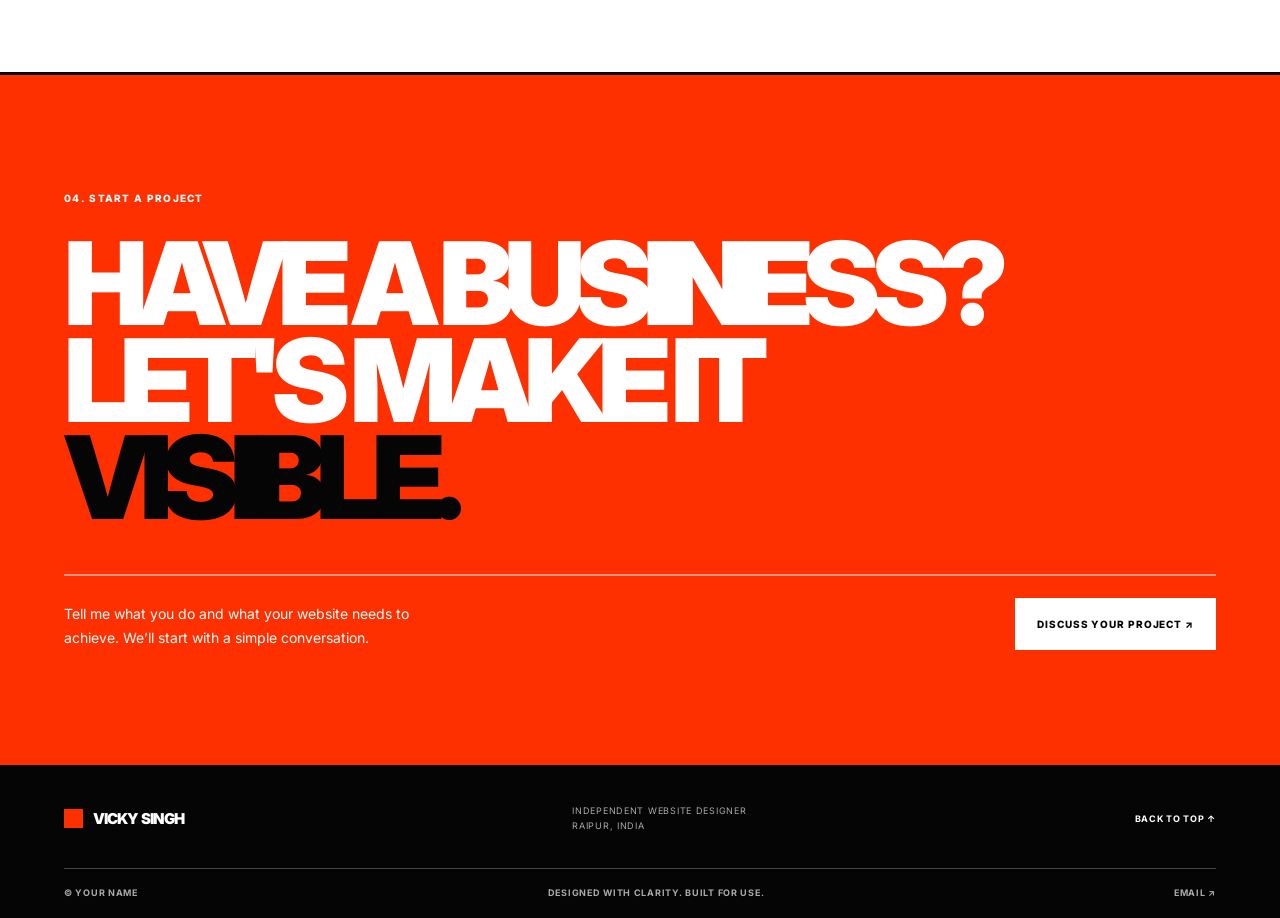
==== commit dc7982d9: "Change brand name in footer to 'VICKY SINGH' Updated brand name from 'YOUR NAME' to 'VICKY SINGH' in" ====
--- a/index.html
+++ b/index.html
@@ -1,6 +1,6 @@
 <!doctype html>
 <html lang="en"><head><meta charset="utf-8"><meta name="viewport" content="width=device-width,initial-scale=1"><meta name="description" content="Mobile-responsive business websites and landing pages for businesses."><meta name="theme-color" content="#ffffff"><title>Vicky Singh — Website Designer</title><link rel="preconnect" href="https://fonts.googleapis.com"><link rel="preconnect" href="https://fonts.gstatic.com" crossorigin><link href="https://fonts.googleapis.com/css2?family=Inter:wght@400;500;600;700;800;900&display=swap" rel="stylesheet"><link rel="stylesheet" href="styles.css"></head>
-<body><a class="skip" href="#main">Skip to content</a><header class="header"><a class="brand" href="#top"><i></i><span data-content="brandName">YOUR NAME<span class="red">®</span></span></a><button class="menu-toggle" aria-expanded="false" aria-controls="nav" aria-label="Open menu"><b></b><b></b></button><nav id="nav"><a href="#work">WORK <small>01</small></a><a href="#services">SERVICES <small>02</small></a><a href="#process">PROCESS <small>03</small></a><a class="nav-cta" data-link="whatsapp" href="#contact">LET'S TALK ↗</a></nav></header>
+<body><a class="skip" href="#main">Skip to content</a><header class="header"><a class="brand" href="#top"><i></i><span data-content="brandName">VICKY SINGH<span class="red">®</span></span></a><button class="menu-toggle" aria-expanded="false" aria-controls="nav" aria-label="Open menu"><b></b><b></b></button><nav id="nav"><a href="#work">WORK <small>01</small></a><a href="#services">SERVICES <small>02</small></a><a href="#process">PROCESS <small>03</small></a><a class="nav-cta" data-link="whatsapp" href="#contact">LET'S TALK ↗</a></nav></header>
 <main id="main"><section class="hero wrap" id="top"><div class="hero-copy"><p class="eyebrow"><i></i> INDEPENDENT WEBSITE DESIGNER <span>RAIPUR, INDIA / OPEN FOR PROJECTS</span></p><h1>I BUILD<br><span class="outline">WEBSITES</span><br>THAT WORK<span class="red">.</span></h1><div class="intro"><p data-content="heroIntro">Mobile-responsive business websites and landing pages with clear structure, sharp design, and simple customer enquiry flows.</p><div class="actions"><a class="button dark" href="#work">EXPLORE MY WORK ↘</a><a class="underlink" data-link="whatsapp" href="#contact">DISCUSS A PROJECT ↗</a></div></div></div><div class="art"><div class="art-meta"><span>FIG. 001</span><span>DESIGN / BUILD</span></div><div class="art-grid"><div class="cell red-cell">WEB<br>DESIGN <b>↗</b></div><div class="cell grid-cell"><strong>+</strong><small>CLARITY<br>OVER NOISE</small></div><div class="cell black-cell"><strong>01</strong><small>RESPONSIVE<br>BY DEFAULT</small></div><div class="cell gray-cell"><strong>MAKE IT<br><em>USEFUL.</em></strong><small>SWISS-INSPIRED DIGITAL DESIGN</small></div></div><div class="art-meta"><span>HTML / CSS / JAVASCRIPT</span><span>SCROLL ↓</span></div></div><span class="hero-index">01 — INTRODUCTION</span></section>
 <div class="ticker"><div>BUSINESS WEBSITES <b>✳</b> LANDING PAGES <b>✳</b> RESPONSIVE DESIGN <b>✳</b> WHATSAPP ENQUIRIES <b>✳</b> BUSINESS WEBSITES <b>✳</b></div></div>
 <section class="section wrap" id="work">
@@ -18,4 +18,4 @@
 <section class="services" id="services"><div class="section wrap"><div class="section-head"><p class="eyebrow"><span class="red">02.</span> WHAT I DO</p><div><h2>USEFUL BY<br><span class="muted">DESIGN.</span></h2><p class="summary">Focused website services for businesses that need a clear, professional online presence.</p></div></div><div class="service-list"><article><b>01</b><div><h3>BUSINESS WEBSITES</h3><p>Present your business, services, location, hours, and contact details in one organised place.</p></div><span>↗</span></article><article><b>02</b><div><h3>LANDING PAGES</h3><p>A focused page for a service, campaign, event, or product—with a clear next step for visitors.</p></div><span>↗</span></article><article><b>03</b><div><h3>RESPONSIVE DESIGN</h3><p>Layouts tested for mobile, tablet, and desktop so content remains readable and usable.</p></div><span>↗</span></article><article><b>04</b><div><h3>WHATSAPP & CONTACT</h3><p>Connect visitors to WhatsApp enquiries, phone, email, maps, and social profiles.</p></div><span>↗</span></article><article><b>05</b><div><h3>WEBSITE REFRESH</h3><p>Improve an existing page’s layout, clarity, mobile experience, and visual consistency.</p></div><span>↗</span></article></div><p class="disclaimer">Each project is scoped before work begins. Payments, booking systems, advanced integrations, and maintenance are quoted separately where needed.</p></div></section>
 <section class="section wrap" id="process"><div class="section-head"><p class="eyebrow"><span class="red">03.</span> THE PROCESS</p><div><h2>STRAIGHTFORWARD<br><span class="muted">FROM START.</span></h2><p class="summary">A simple, transparent process—from understanding the brief to publishing the website.</p></div></div><div class="steps"><article><b>01</b><h3>DISCOVER</h3><p>Discuss your business, audience, goals, content, and what visitors should do.</p></article><article><b>02</b><h3>DESIGN & BUILD</h3><p>Create the page structure, visual design, and check it across screen sizes.</p></article><article><b>03</b><h3>REVIEW</h3><p>You review the draft and share feedback within the agreed revision scope.</p></article><article><b>04</b><h3>LAUNCH</h3><p>After approval, the website is published and handover details are shared.</p></article></div></section>
 <section class="cta"><div class="wrap section"><p class="eyebrow">04. START A PROJECT</p><h2>HAVE A BUSINESS?<br>LET'S MAKE IT<br><span>VISIBLE.</span></h2><div class="cta-bottom"><p>Tell me what you do and what your website needs to achieve. We’ll start with a simple conversation.</p><a class="button light" data-link="whatsapp" href="#contact">DISCUSS YOUR PROJECT ↗</a></div></div></section></main>
-<footer class="footer"><div class="footer-top"><a class="brand" href="#top"><i></i><span data-content="brandNamePlain">YOUR NAME</span></a><p>INDEPENDENT WEBSITE DESIGNER<br>RAIPUR, INDIA</p><a href="#top">BACK TO TOP ↑</a></div><div class="footer-bottom"><span>© <span id="year"></span> <span data-content="brandNamePlain">YOUR NAME</span></span><span>DESIGNED WITH CLARITY. BUILT FOR USE.</span><a data-link="email" href="#contact">EMAIL ↗</a></div></footer><script src="content.js"></script><script src="script.js"></script></body></html>
+<footer class="footer"><div class="footer-top"><a class="brand" href="#top"><i></i><span data-content="brandNamePlain">VICKY SINGH</span></a><p>INDEPENDENT WEBSITE DESIGNER<br>RAIPUR, INDIA</p><a href="#top">BACK TO TOP ↑</a></div><div class="footer-bottom"><span>© <span id="year"></span> <span data-content="brandNamePlain">YOUR NAME</span></span><span>DESIGNED WITH CLARITY. BUILT FOR USE.</span><a data-link="email" href="#contact">EMAIL ↗</a></div></footer><script src="content.js"></script><script src="script.js"></script></body></html>
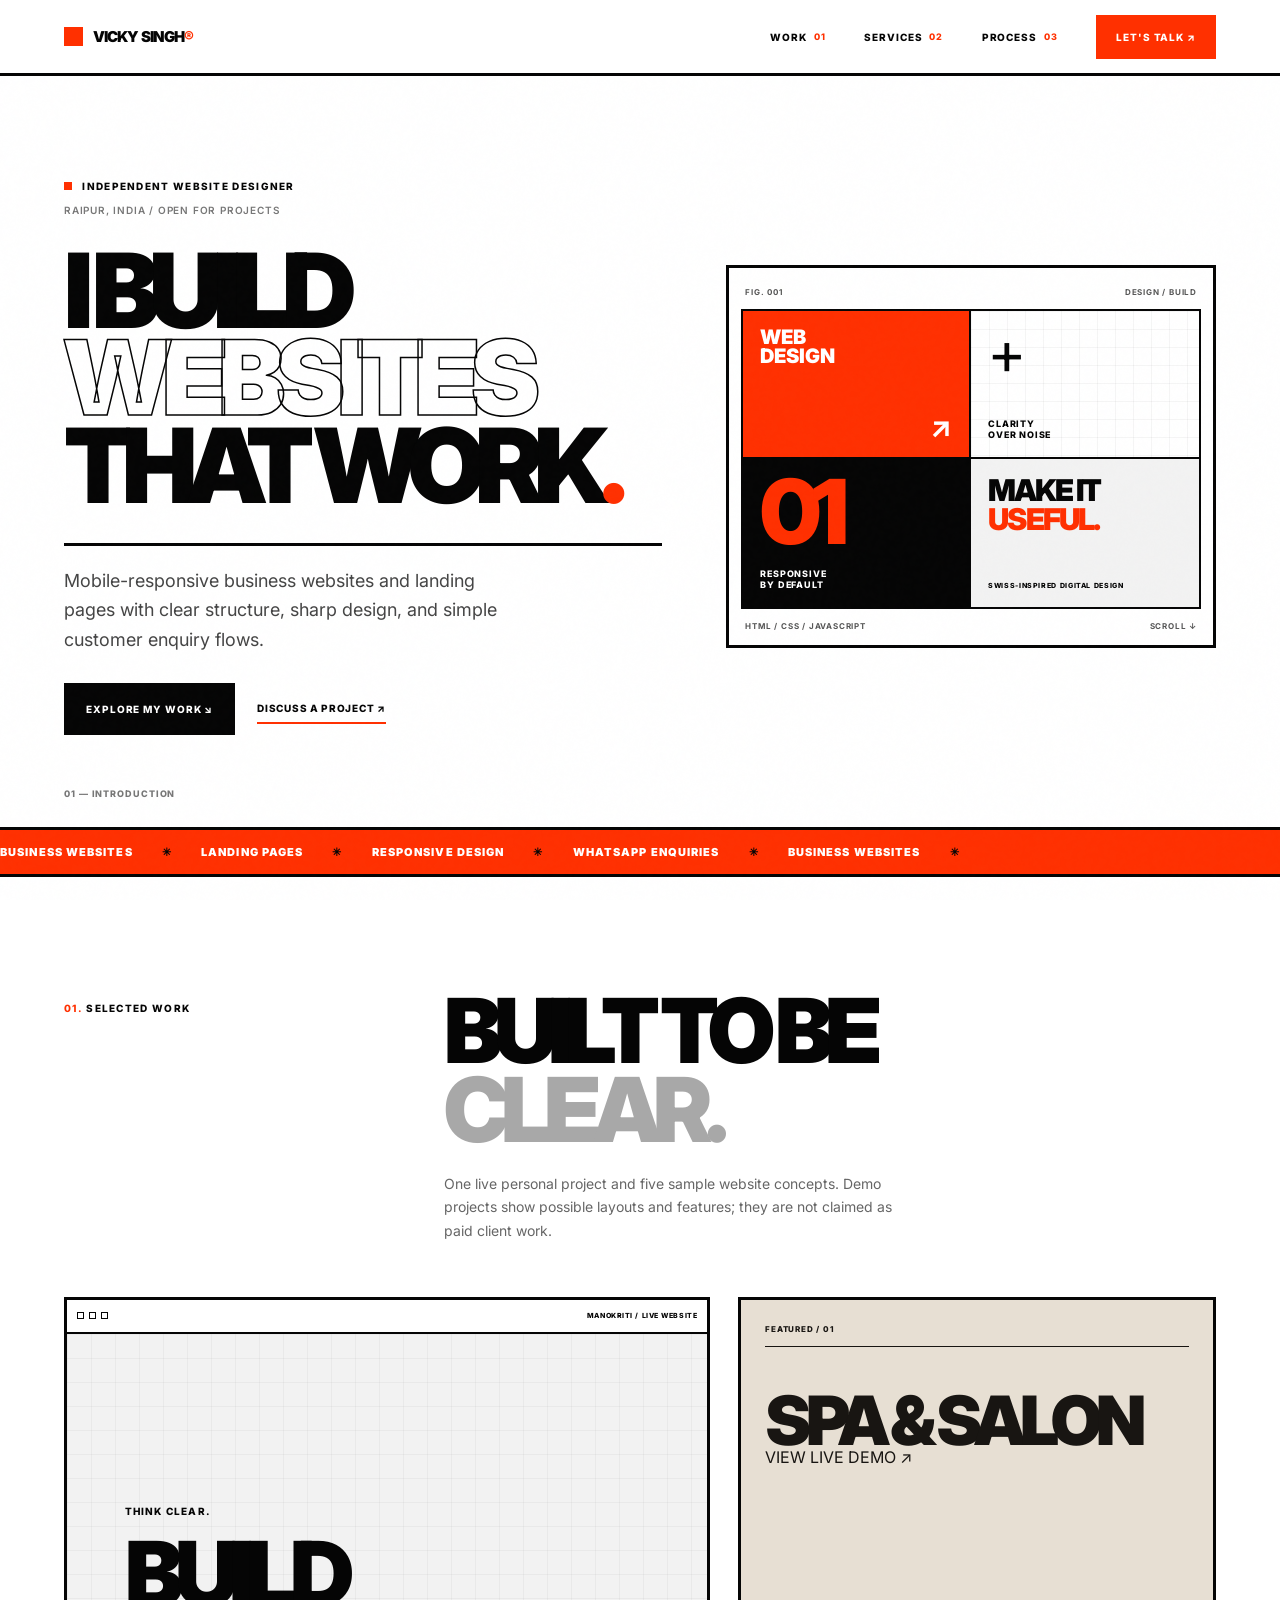
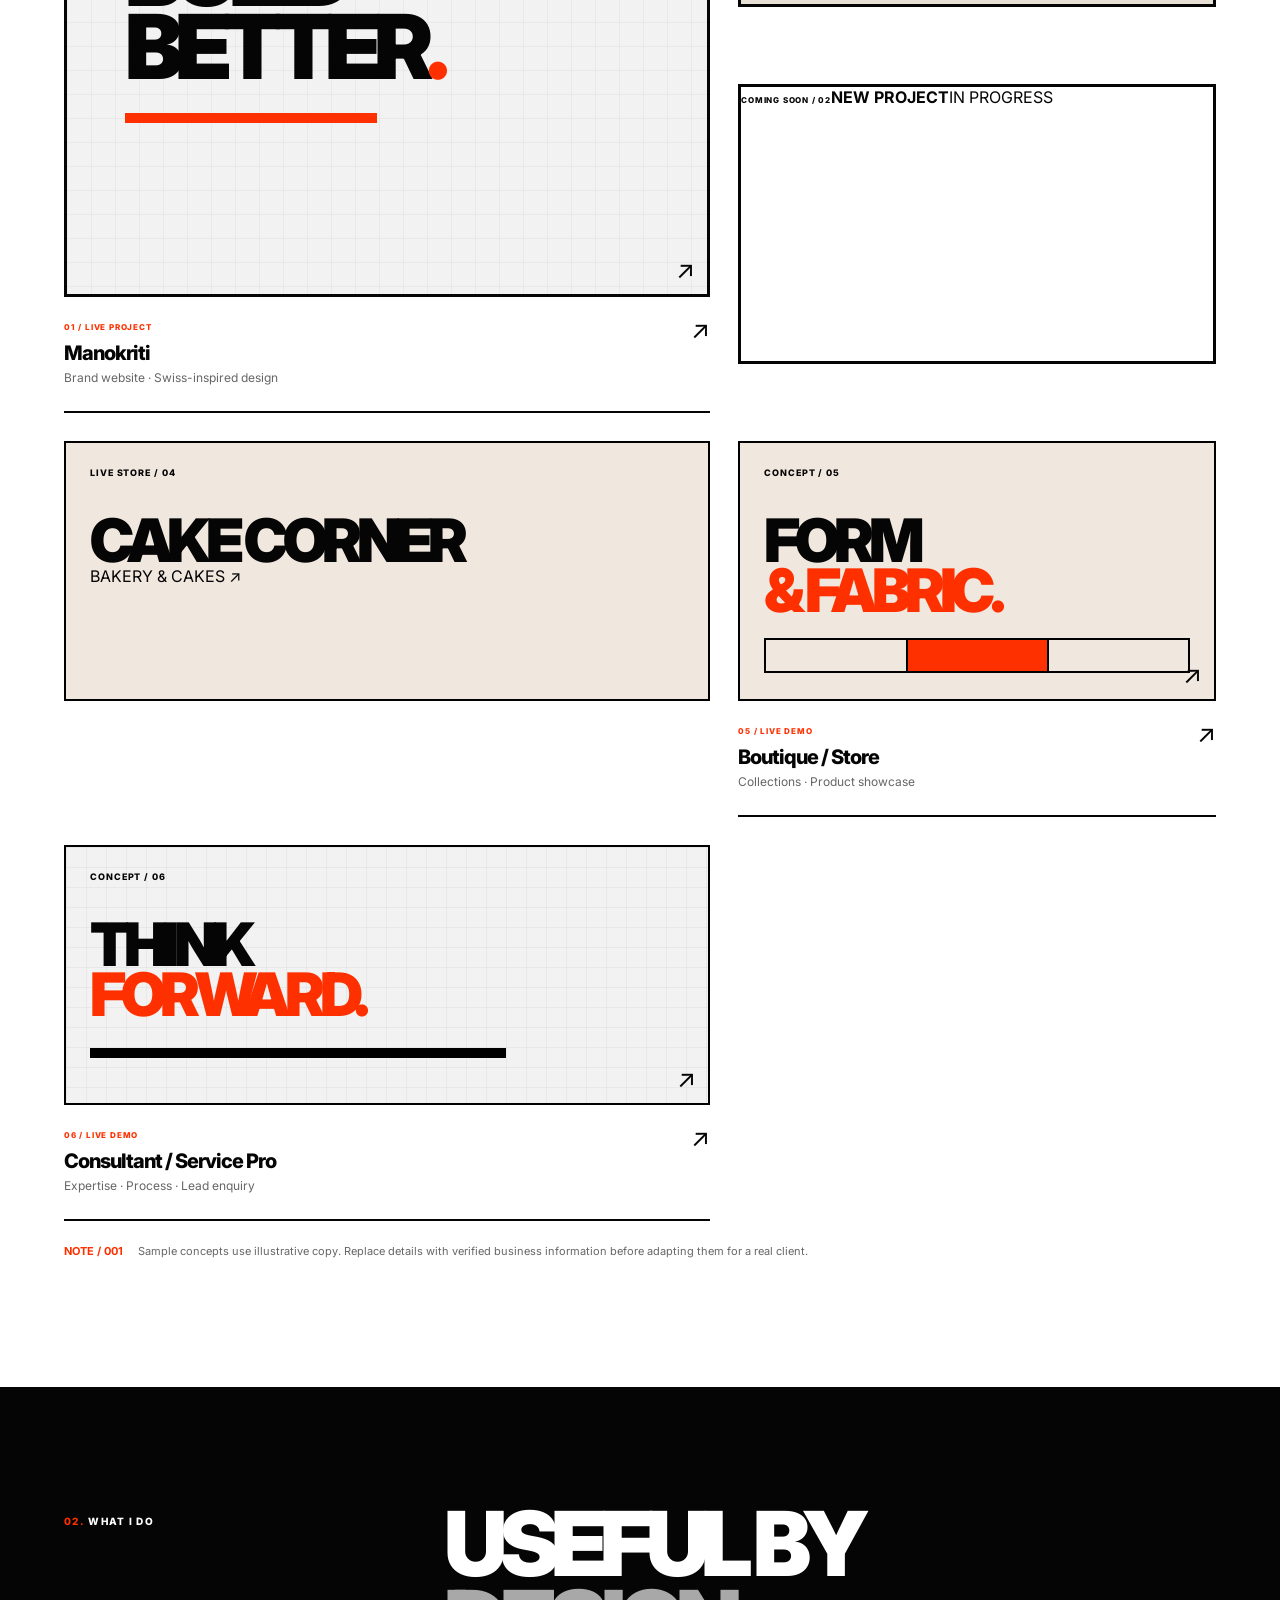
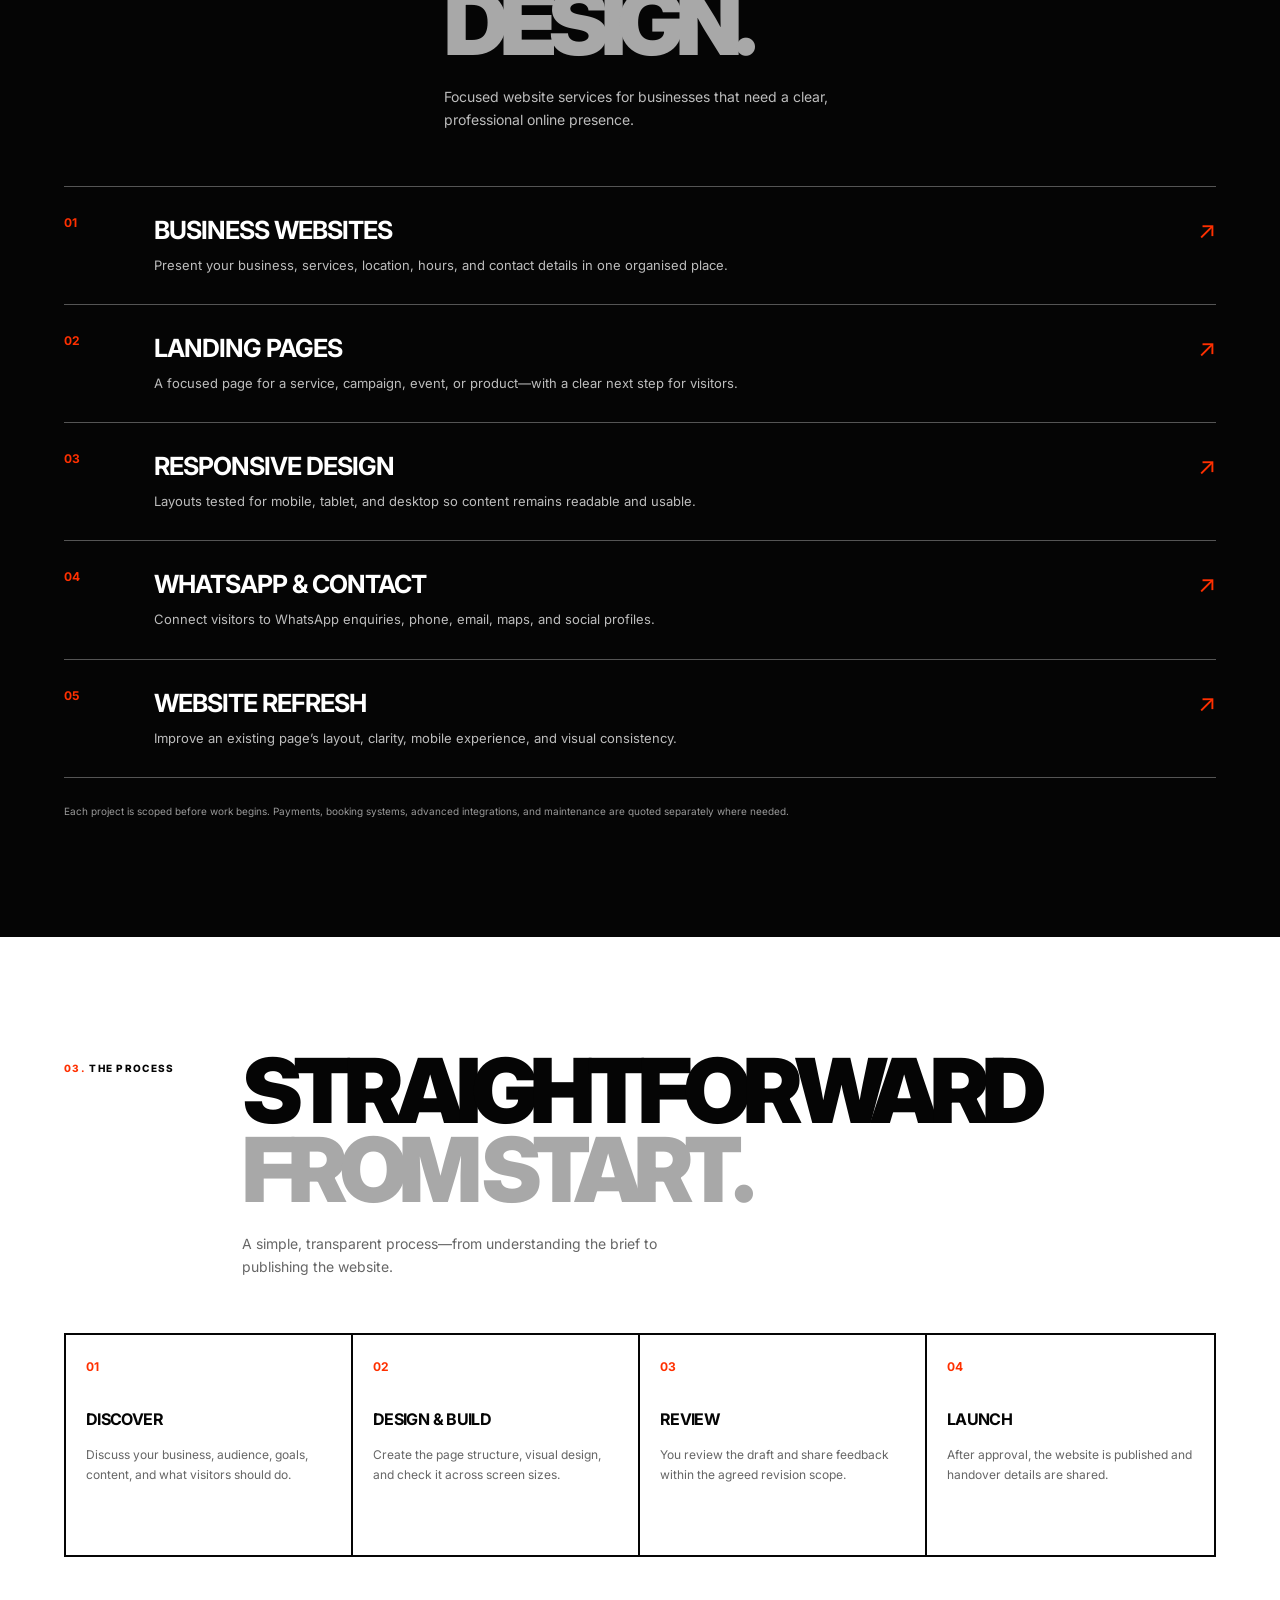
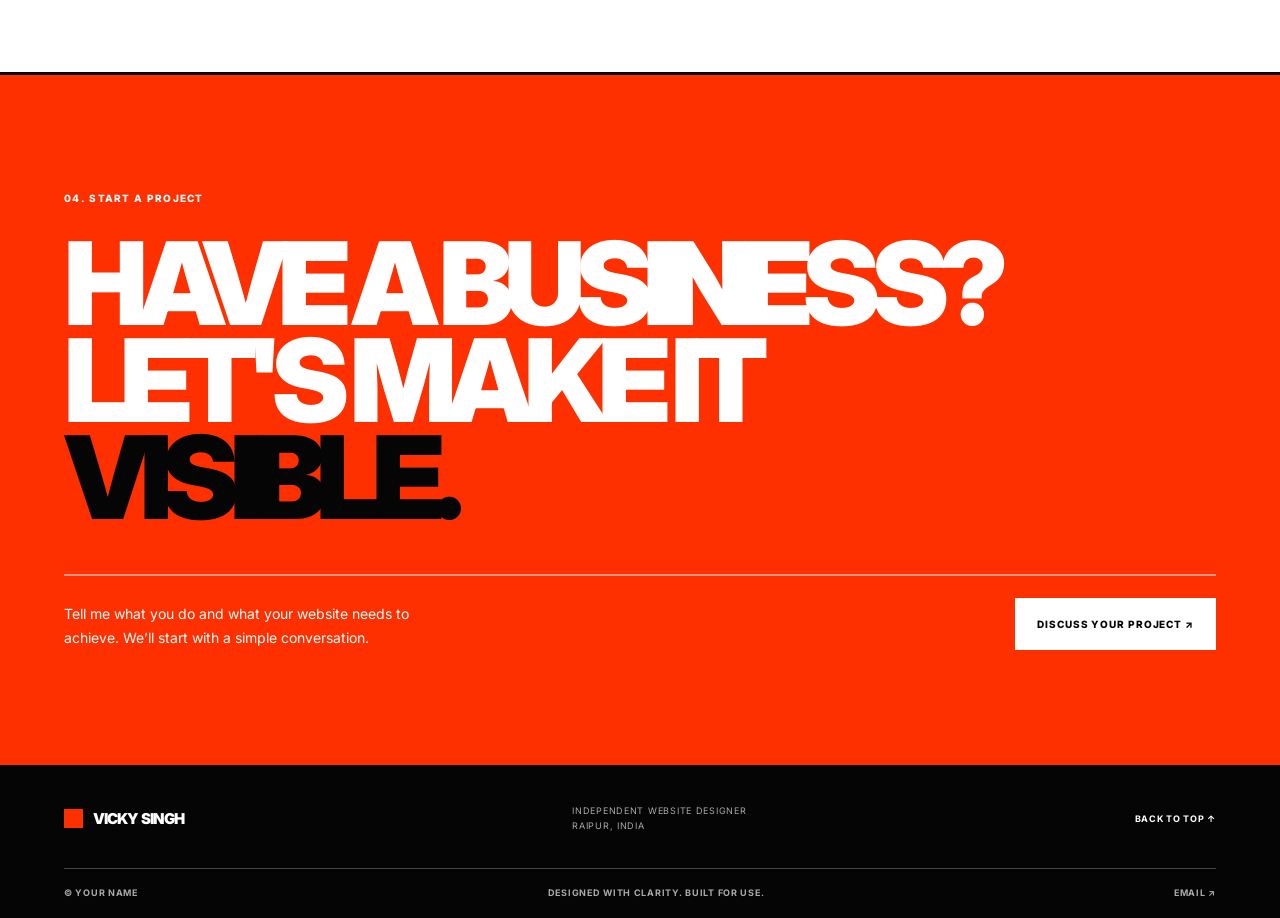
==== commit cf4db362: "Replace coaching project with cake corner project" ====
--- a/index.html
+++ b/index.html
@@ -9,7 +9,7 @@
     <article class="project featured"><a class="visual manokriti" data-link="manokriti" href="https://vickysingh24.github.io/Manokriti/" target="_blank" rel="noreferrer"><div class="browser"><i></i><i></i><i></i><small>MANOKRITI / LIVE WEBSITE</small></div><div class="mock"><small>THINK CLEAR.</small><strong>BUILD<br>BETTER<span>.</span></strong><i></i></div><span class="arrow">↗</span></a><div class="project-info"><div><small>01 / LIVE PROJECT</small><h3>Manokriti</h3><p>Brand website · Swiss-inspired design</p></div><a href="https://vickysingh24.github.io/Manokriti/" target="_blank" rel="noreferrer" aria-label="View Manokriti">↗</a></div></article>
      <article class="project"><a class="visual salon" href="https://zenzwellness.lovable.app"><small>FEATURED / 01</small><strong>SPA &amp; SALON</strong><span>VIEW LIVE DEMO ↗</span></a></article>
     <article class="project"><a class="visual upcoming" href="#contact"><small>COMING SOON / 02</small><strong>NEW PROJECT</strong><span>IN PROGRESS</span></a></article>
-    <article class="project"><a class="visual coaching" href="demos/coaching.html"><small>CONCEPT / 04</small><strong>LEARN WITH<br><span>INTENT.</span></strong><label>COURSES / MENTORS / PROGRESS</label><span class="arrow">↗</span></a><div class="project-info"><div><small>04 / LIVE DEMO</small><h3>Coaching Institute</h3><p>Courses · Faculty · Admission enquiry</p></div><a href="demos/coaching.html" aria-label="View coaching demo">↗</a></div></article>
+    <article class="project"><a class="visual boutique" href="https://cakecorner.store.shoopy.in/"><small>LIVE STORE / 04</small><strong>CAKE CORNER</strong><span>BAKERY &amp; CAKES ↗</span></a></article>
     <article class="project"><a class="visual boutique" href="demos/boutique.html"><small>CONCEPT / 05</small><strong>FORM<br><span>& FABRIC.</span></strong><div class="blocks"><i></i><i></i><i></i></div><span class="arrow">↗</span></a><div class="project-info"><div><small>05 / LIVE DEMO</small><h3>Boutique / Store</h3><p>Collections · Product showcase</p></div><a href="demos/boutique.html" aria-label="View boutique demo">↗</a></div></article>
     <article class="project"><a class="visual consultant" href="demos/consultant.html"><small>CONCEPT / 06</small><strong>THINK<br><span>FORWARD.</span></strong><i></i><span class="arrow">↗</span></a><div class="project-info"><div><small>06 / LIVE DEMO</small><h3>Consultant / Service Pro</h3><p>Expertise · Process · Lead enquiry</p></div><a href="demos/consultant.html" aria-label="View consultant demo">↗</a></div></article>
   </div>
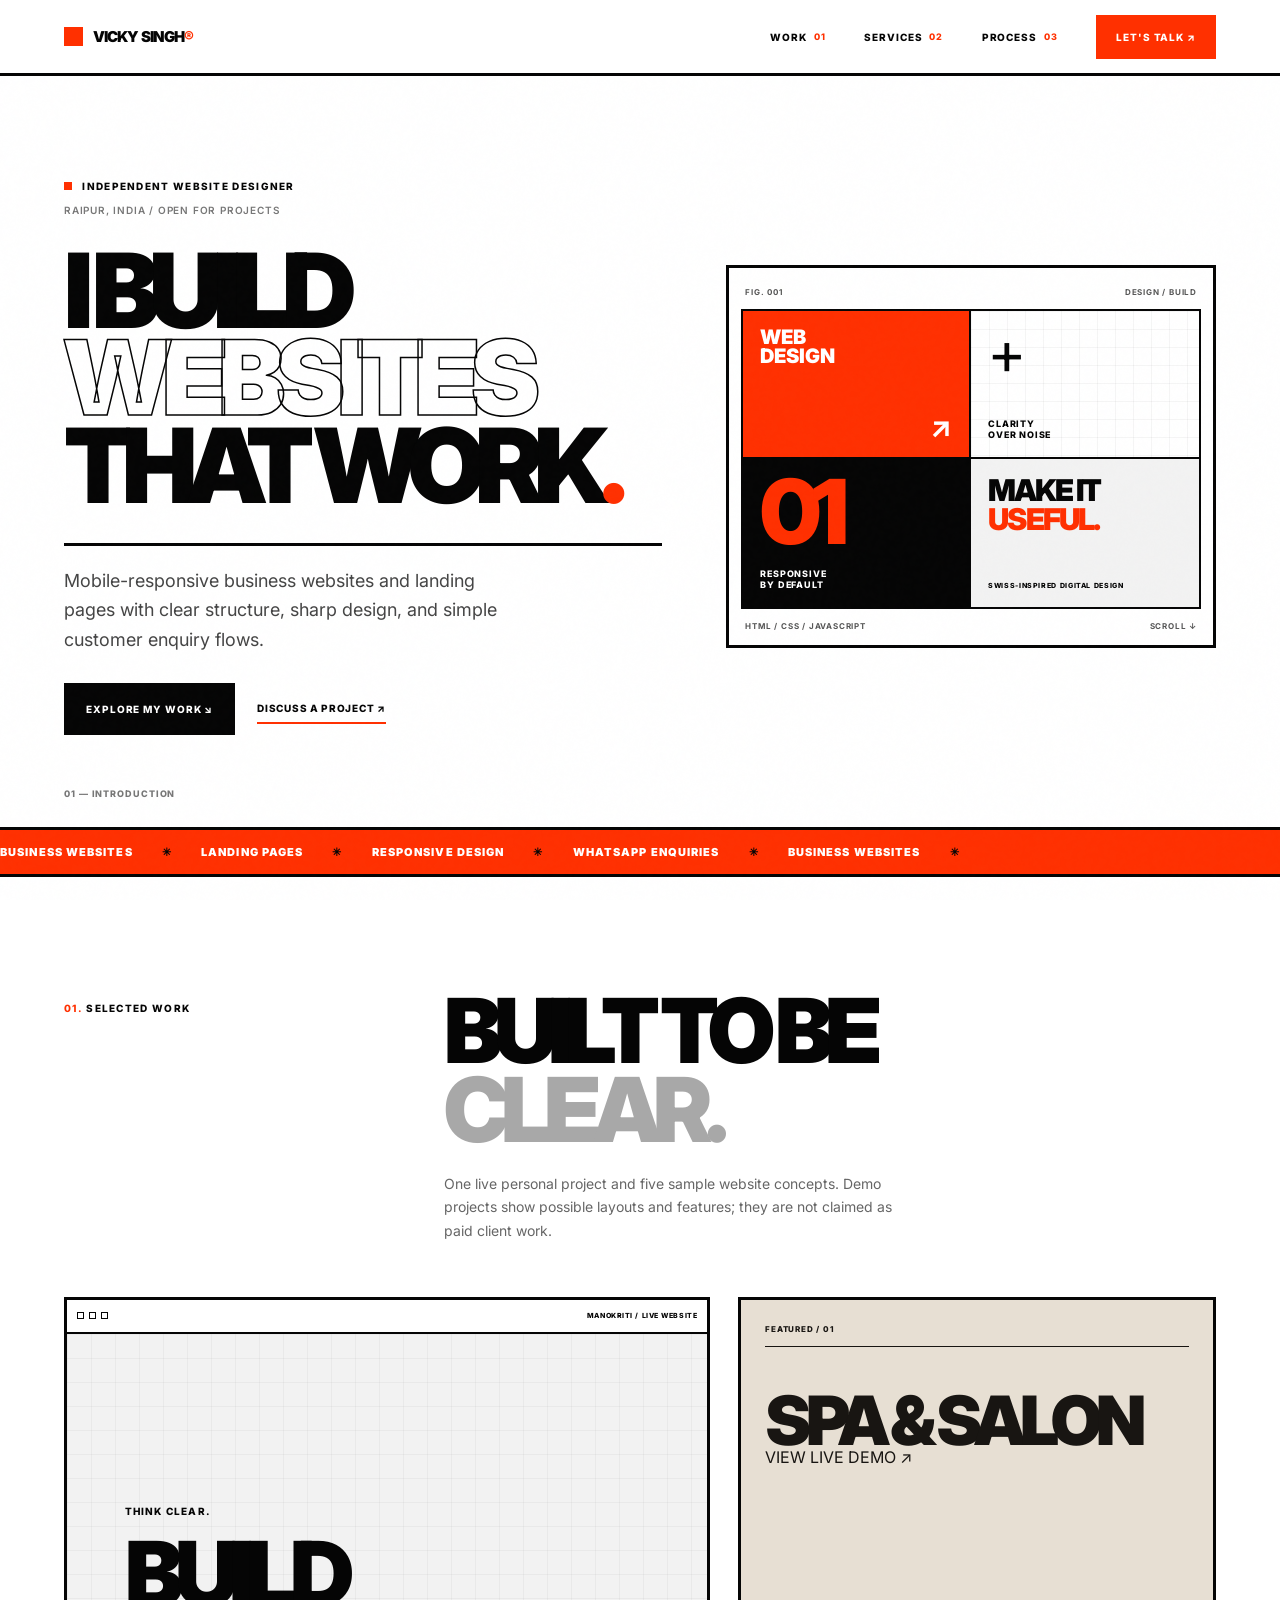
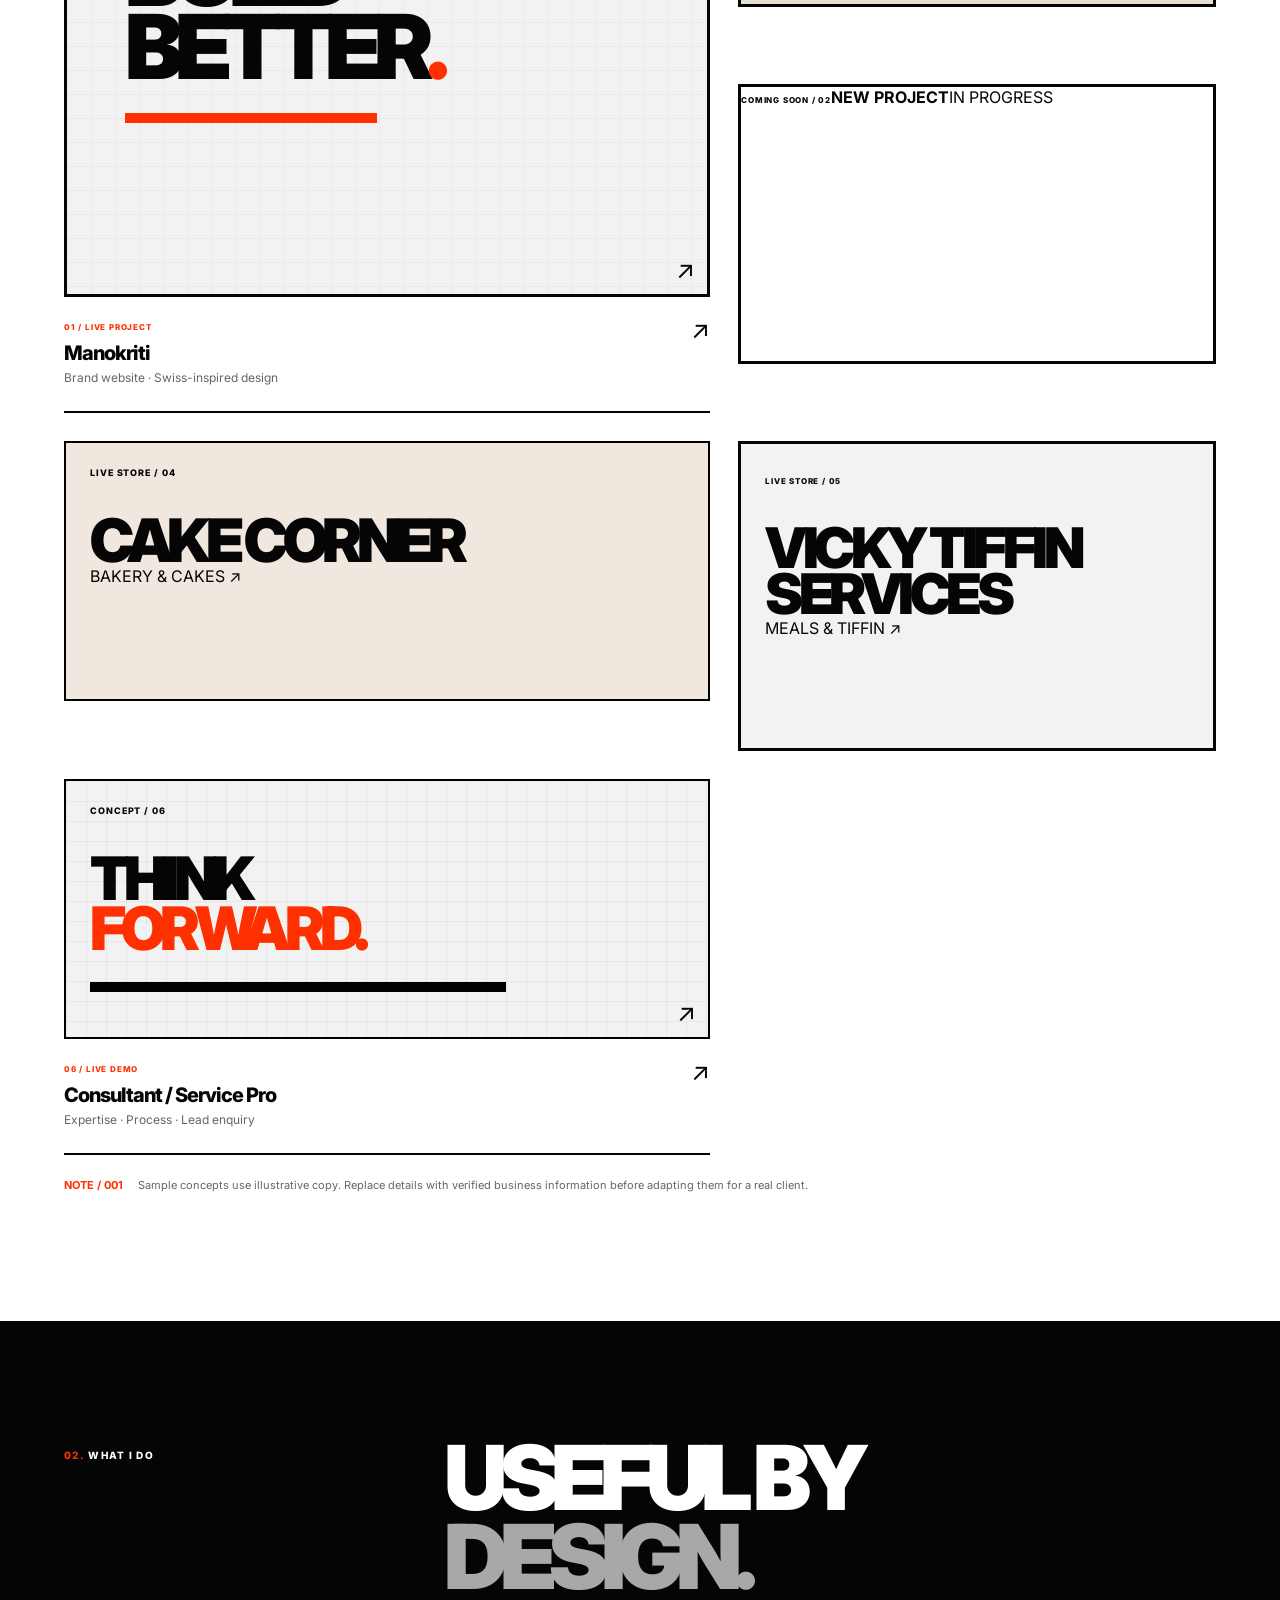
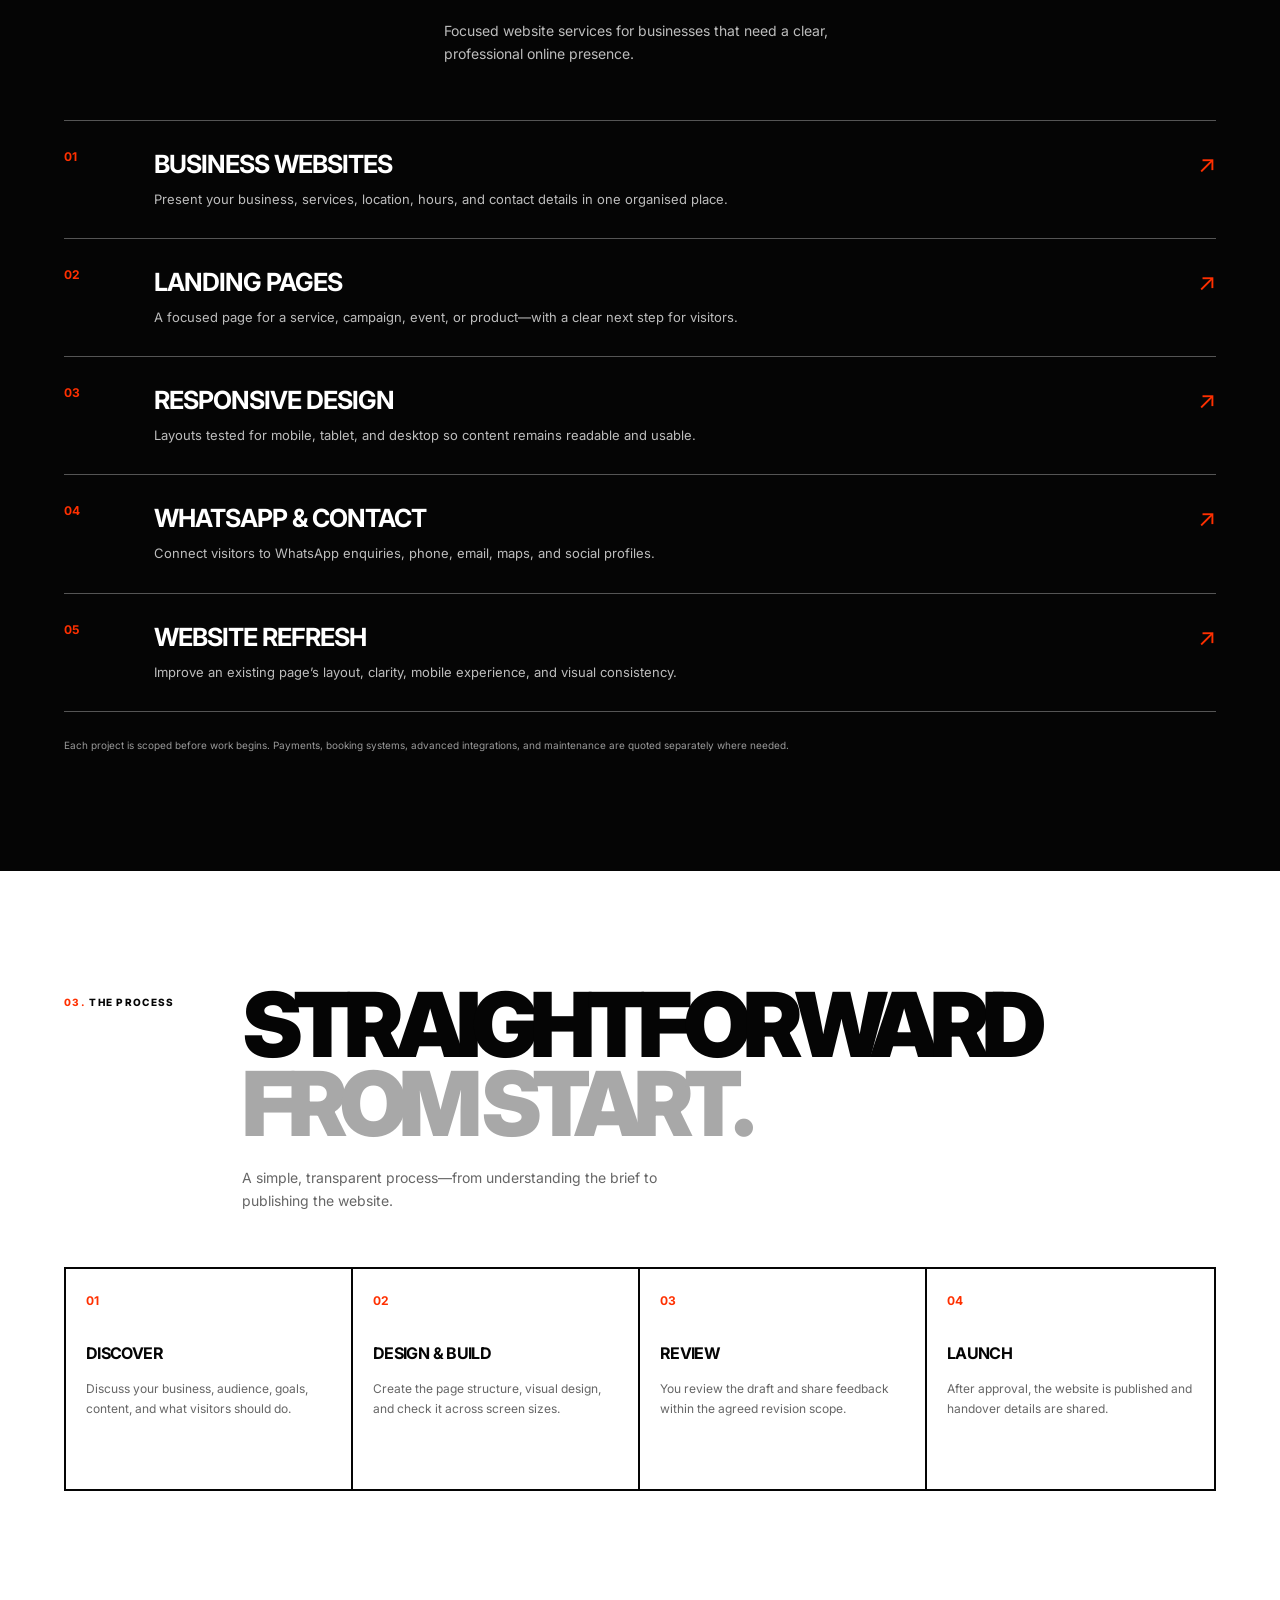
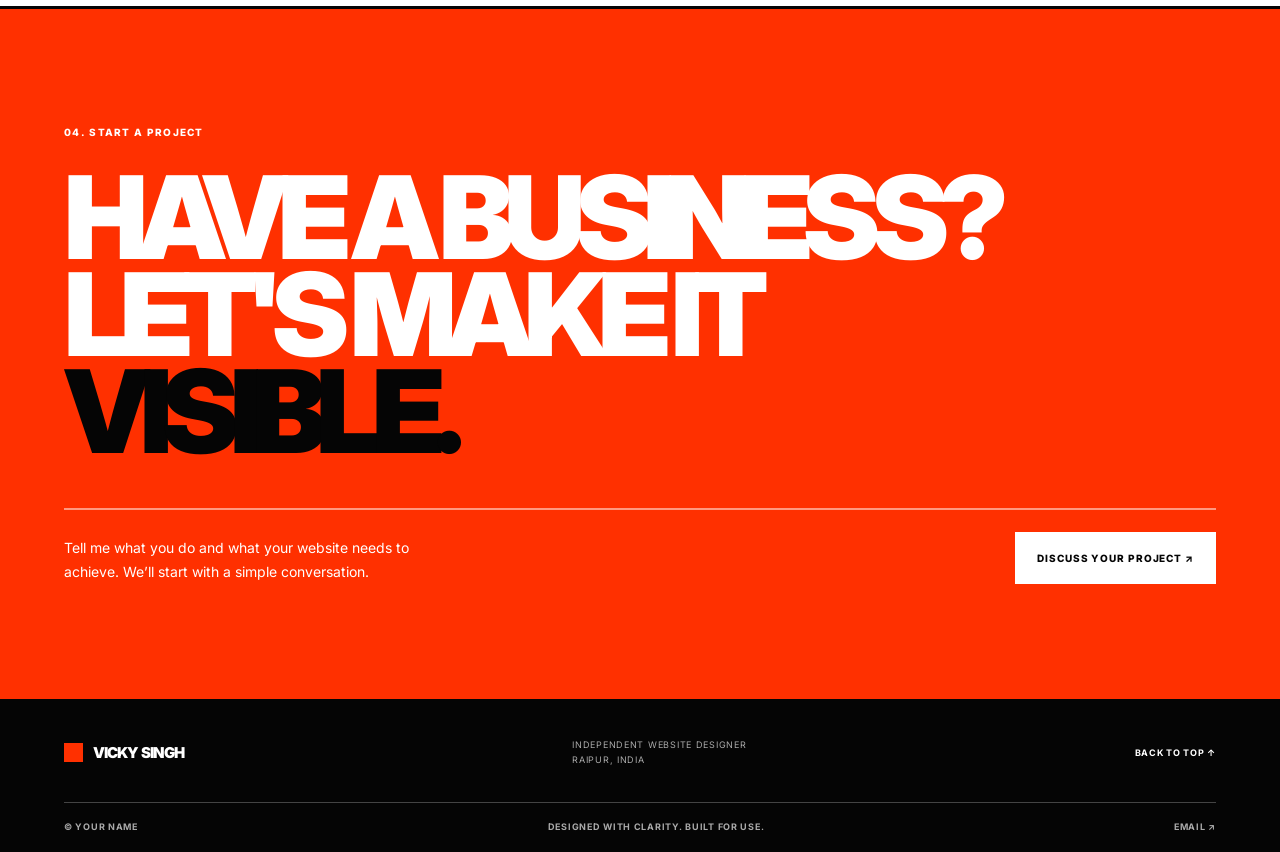
==== commit 3ae627d3: "Add Vicky Tiffin Services project section" ====
--- a/index.html
+++ b/index.html
@@ -10,7 +10,7 @@
      <article class="project"><a class="visual salon" href="https://zenzwellness.lovable.app"><small>FEATURED / 01</small><strong>SPA &amp; SALON</strong><span>VIEW LIVE DEMO ↗</span></a></article>
     <article class="project"><a class="visual upcoming" href="#contact"><small>COMING SOON / 02</small><strong>NEW PROJECT</strong><span>IN PROGRESS</span></a></article>
     <article class="project"><a class="visual boutique" href="https://cakecorner.store.shoopy.in/"><small>LIVE STORE / 04</small><strong>CAKE CORNER</strong><span>BAKERY &amp; CAKES ↗</span></a></article>
-    <article class="project"><a class="visual boutique" href="demos/boutique.html"><small>CONCEPT / 05</small><strong>FORM<br><span>& FABRIC.</span></strong><div class="blocks"><i></i><i></i><i></i></div><span class="arrow">↗</span></a><div class="project-info"><div><small>05 / LIVE DEMO</small><h3>Boutique / Store</h3><p>Collections · Product showcase</p></div><a href="demos/boutique.html" aria-label="View boutique demo">↗</a></div></article>
+    <article class="project"><a class="visual business" href="https://vicky-tiffin-services.store.shoopy.in"><small>LIVE STORE / 05</small><strong>VICKY TIFFIN SERVICES</strong><span>MEALS &amp; TIFFIN ↗</span></a></article>
     <article class="project"><a class="visual consultant" href="demos/consultant.html"><small>CONCEPT / 06</small><strong>THINK<br><span>FORWARD.</span></strong><i></i><span class="arrow">↗</span></a><div class="project-info"><div><small>06 / LIVE DEMO</small><h3>Consultant / Service Pro</h3><p>Expertise · Process · Lead enquiry</p></div><a href="demos/consultant.html" aria-label="View consultant demo">↗</a></div></article>
   </div>
   <p class="note"><b>NOTE / 001</b> Sample concepts use illustrative copy. Replace details with verified business information before adapting them for a real client.</p>
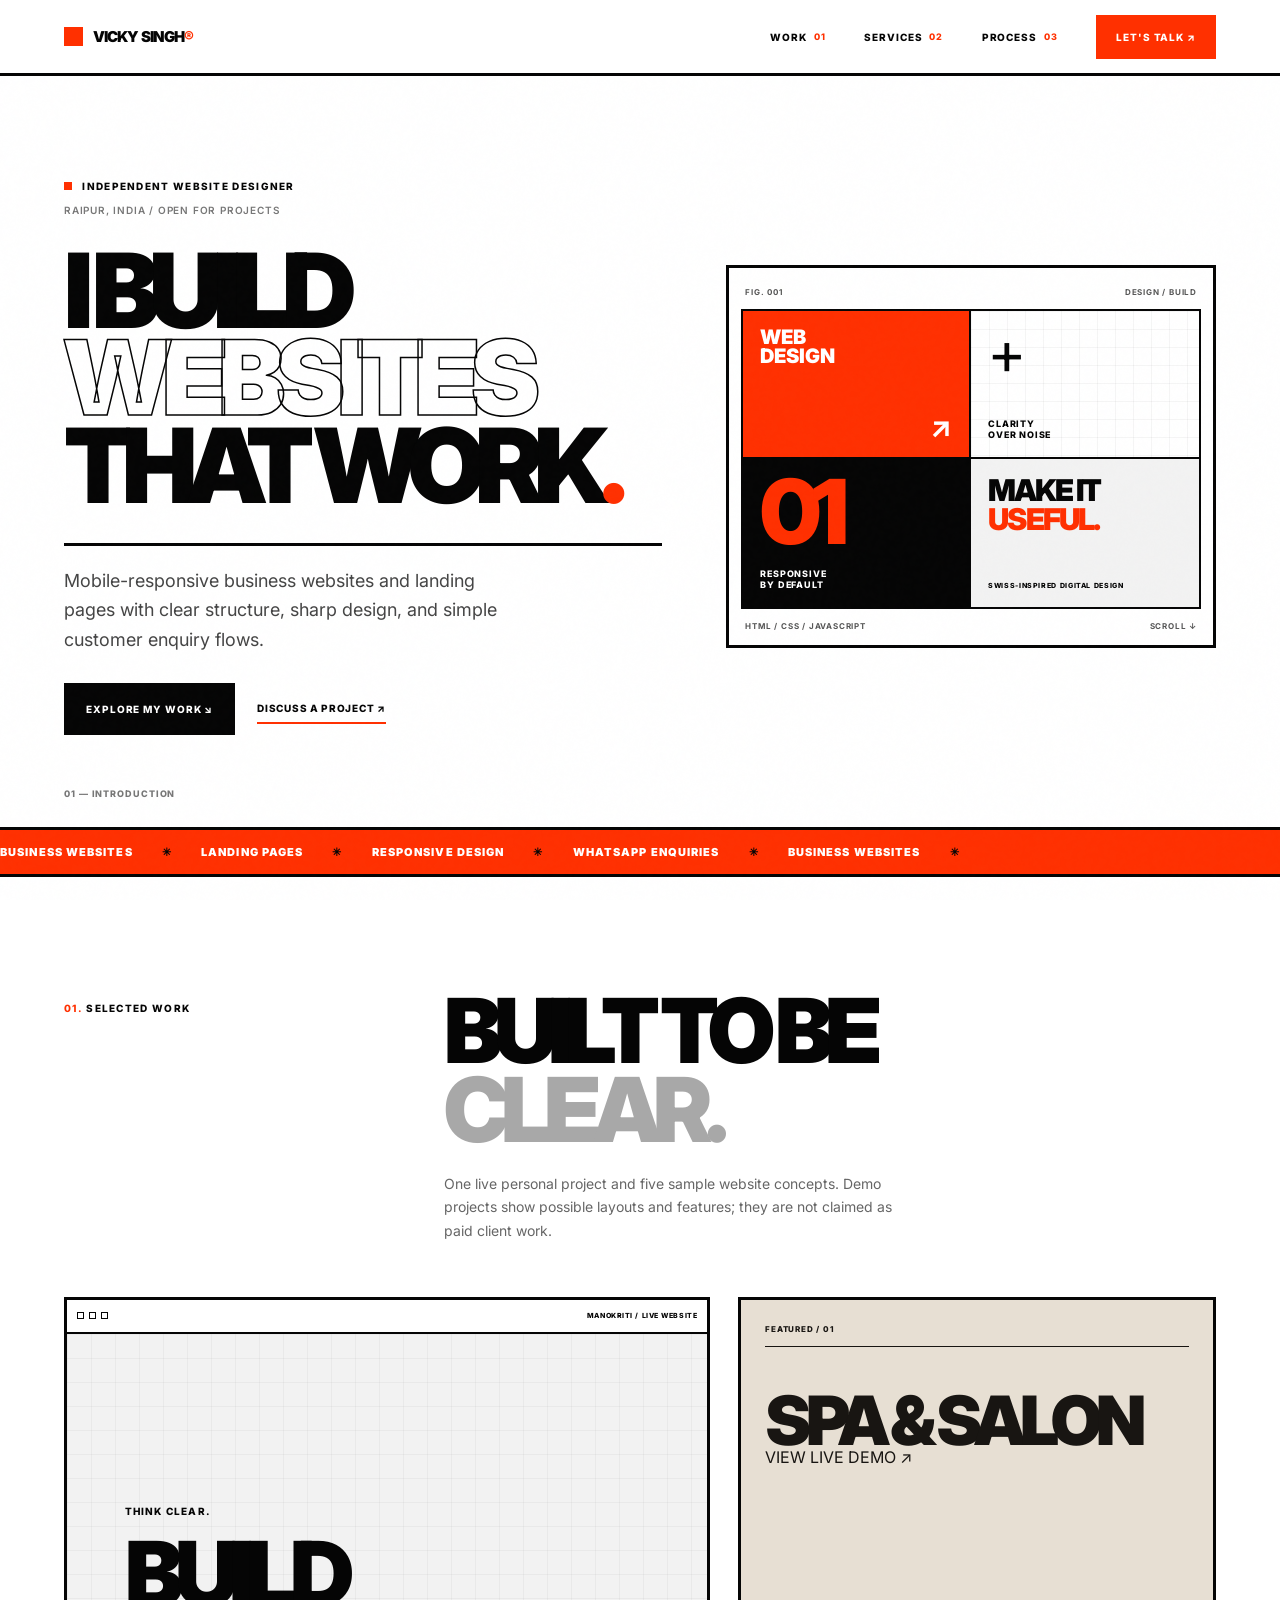
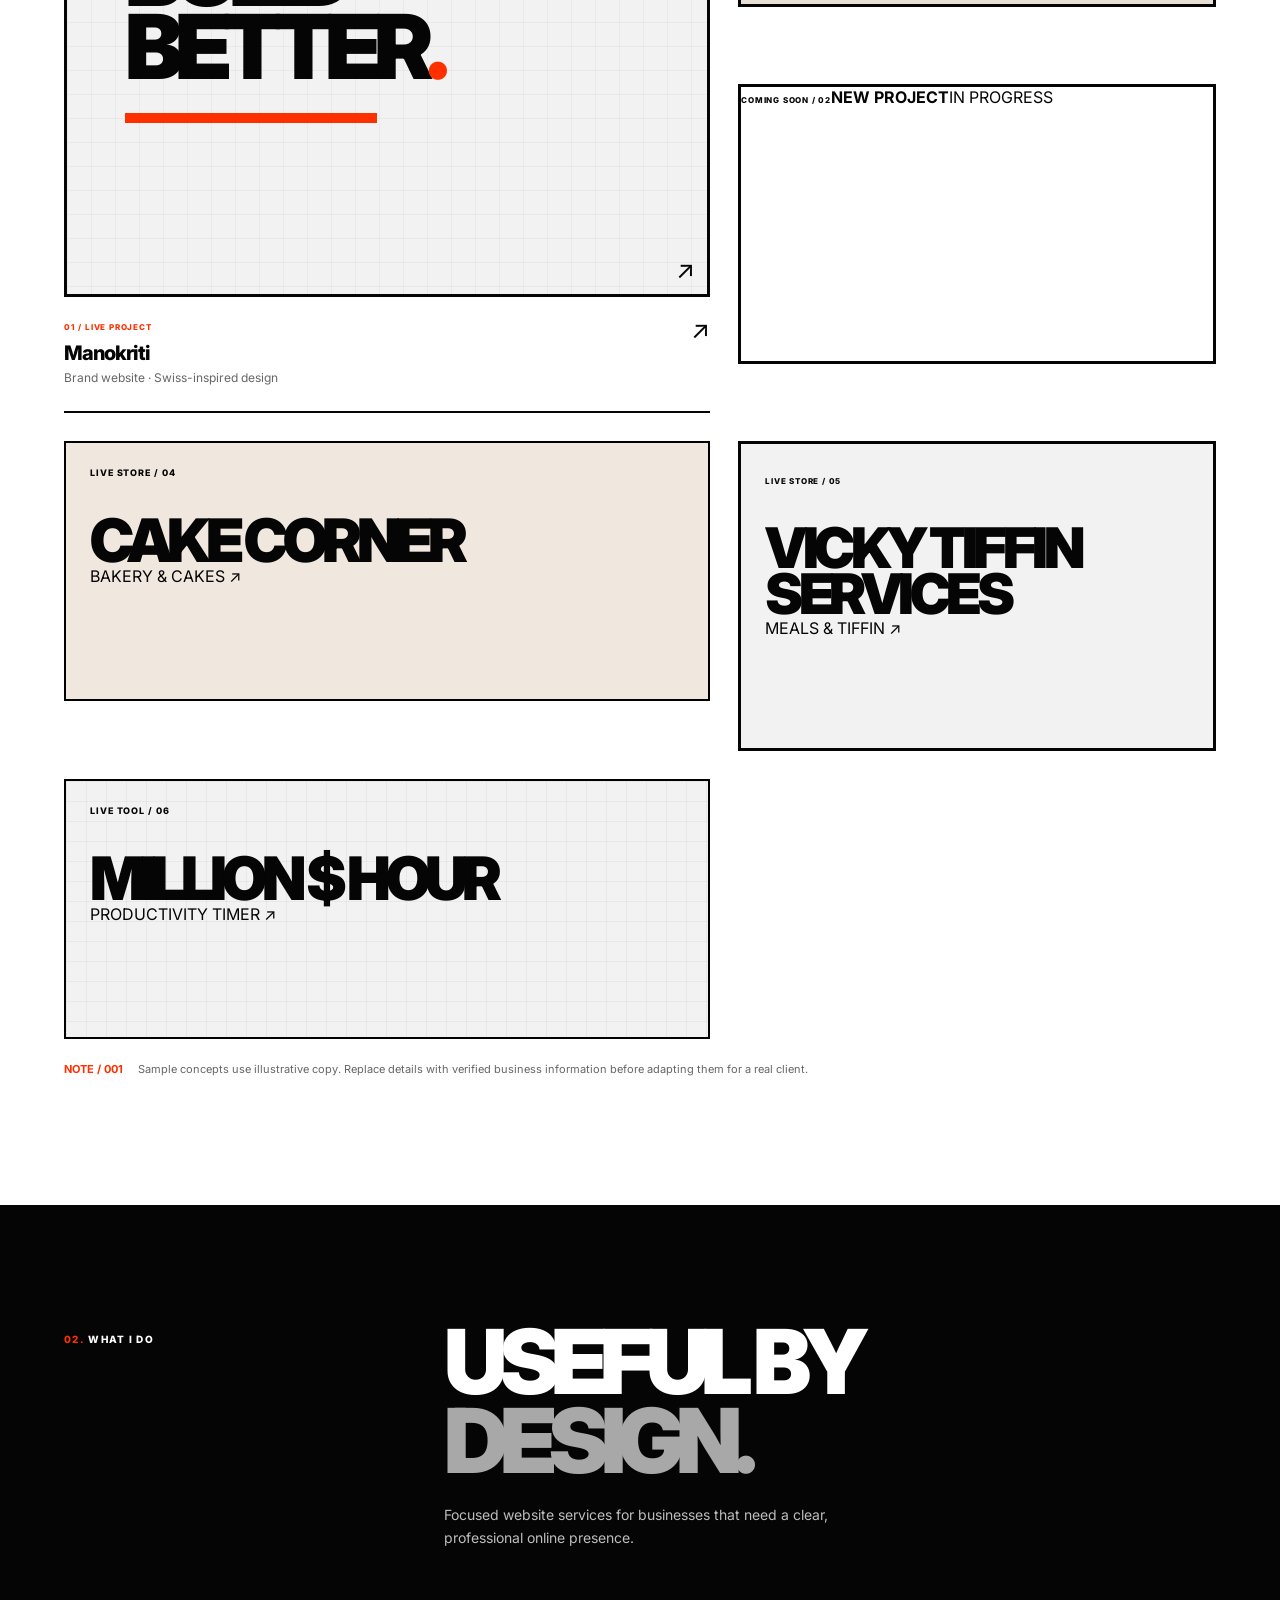
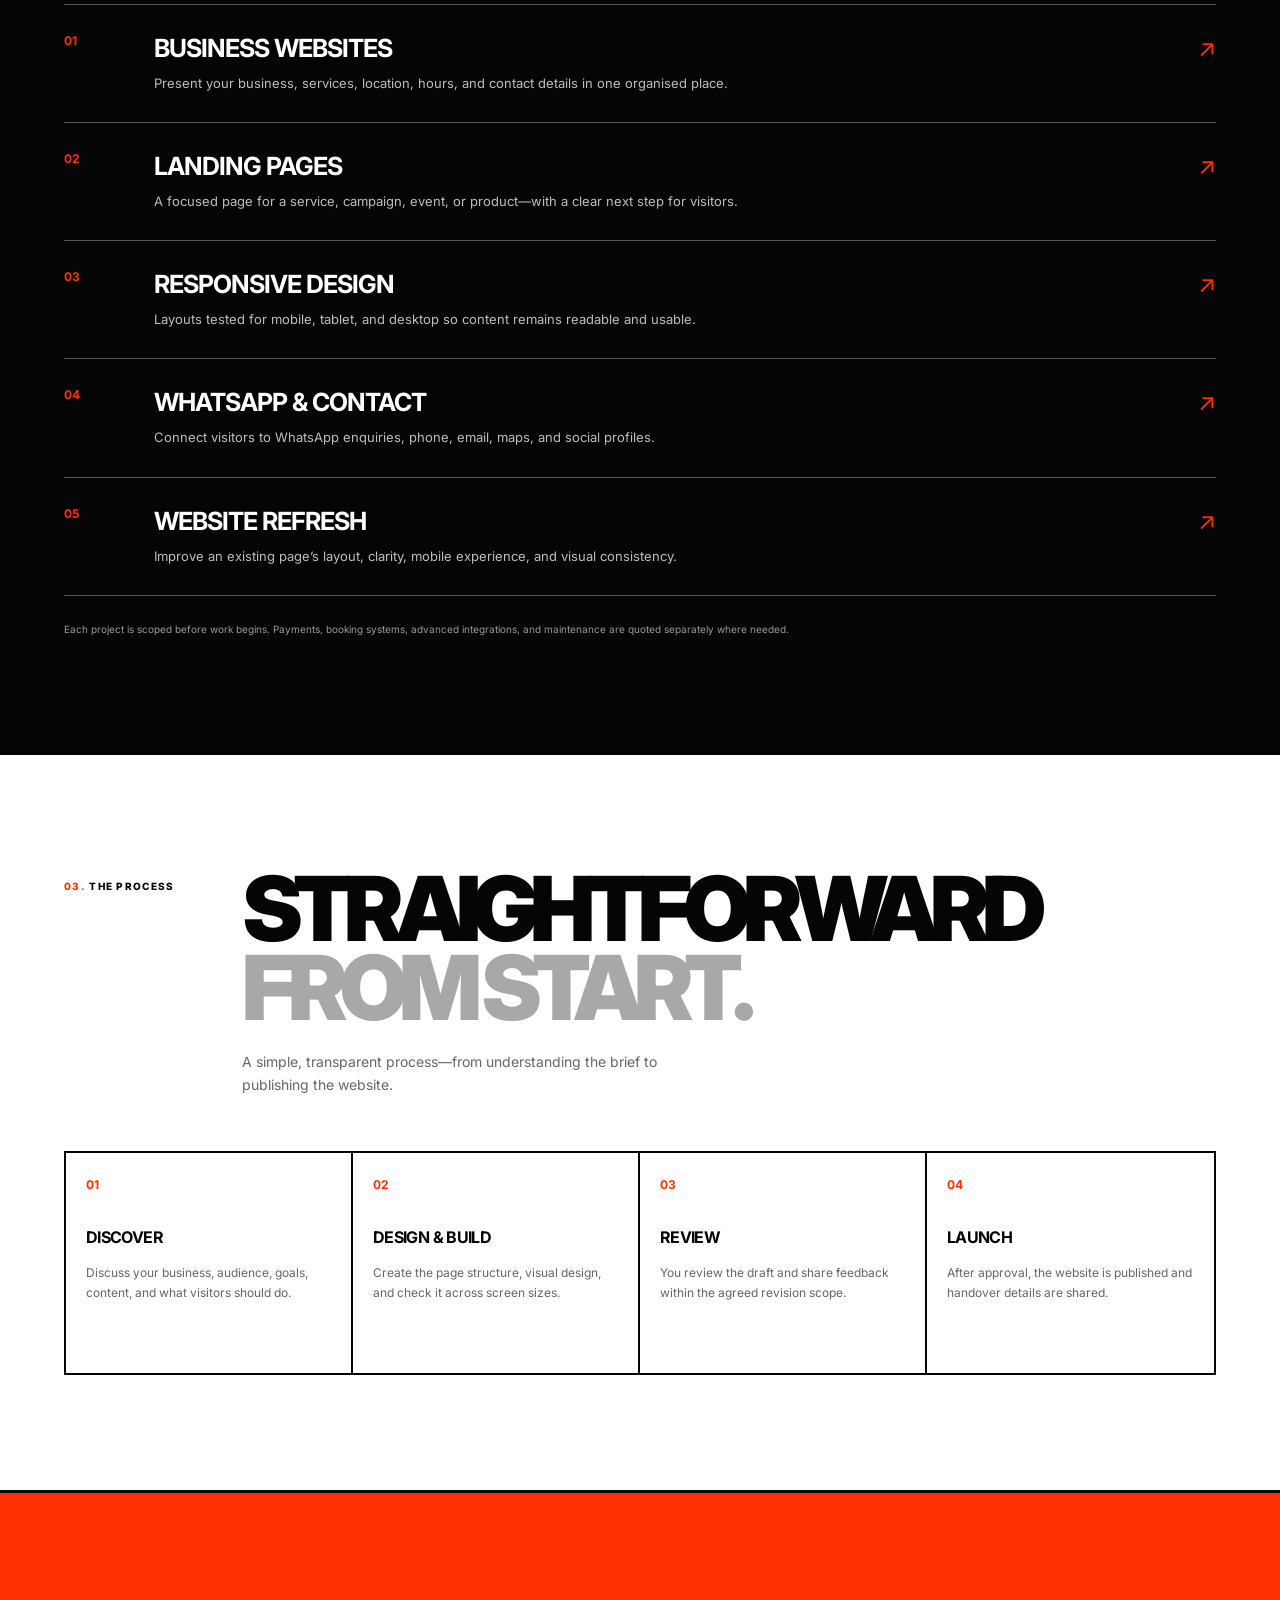
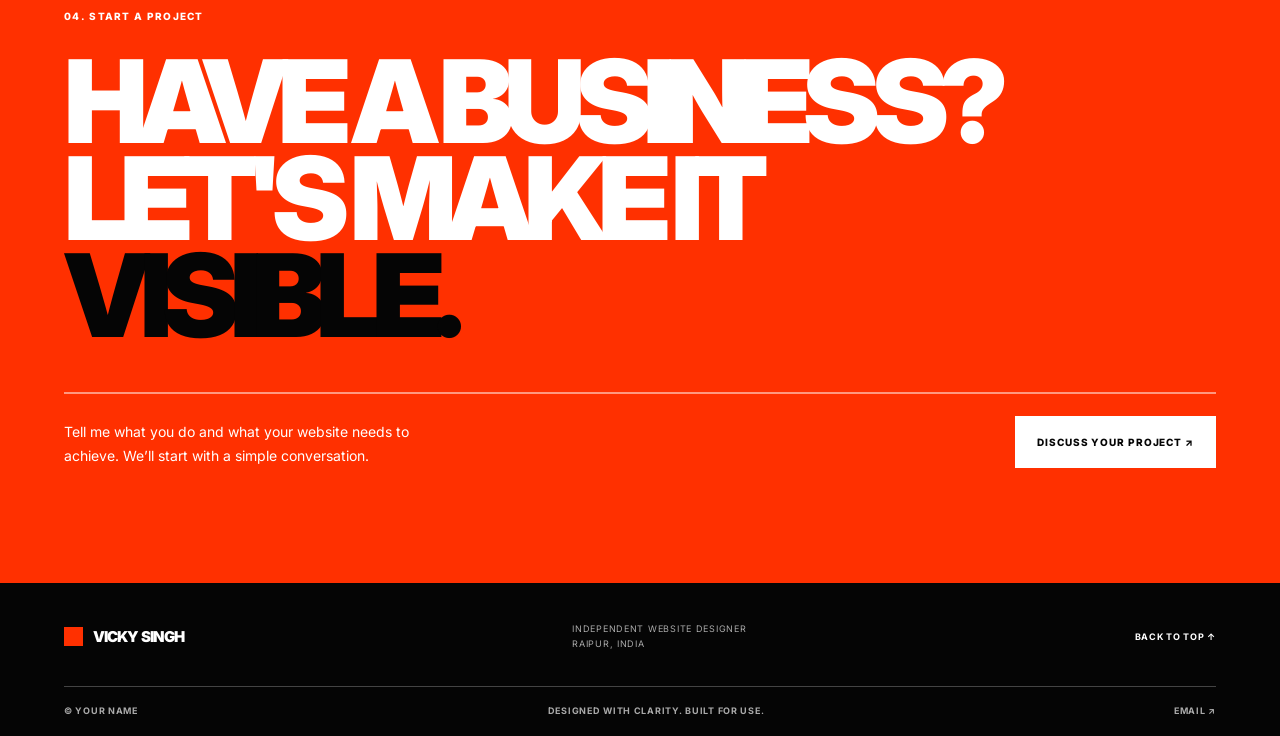
==== commit dfb3006a: "productivity timer Updated the consultant project link to a new productivity tool." ====
--- a/index.html
+++ b/index.html
@@ -11,7 +11,7 @@
     <article class="project"><a class="visual upcoming" href="#contact"><small>COMING SOON / 02</small><strong>NEW PROJECT</strong><span>IN PROGRESS</span></a></article>
     <article class="project"><a class="visual boutique" href="https://cakecorner.store.shoopy.in/"><small>LIVE STORE / 04</small><strong>CAKE CORNER</strong><span>BAKERY &amp; CAKES ↗</span></a></article>
     <article class="project"><a class="visual business" href="https://vicky-tiffin-services.store.shoopy.in"><small>LIVE STORE / 05</small><strong>VICKY TIFFIN SERVICES</strong><span>MEALS &amp; TIFFIN ↗</span></a></article>
-    <article class="project"><a class="visual consultant" href="demos/consultant.html"><small>CONCEPT / 06</small><strong>THINK<br><span>FORWARD.</span></strong><i></i><span class="arrow">↗</span></a><div class="project-info"><div><small>06 / LIVE DEMO</small><h3>Consultant / Service Pro</h3><p>Expertise · Process · Lead enquiry</p></div><a href="demos/consultant.html" aria-label="View consultant demo">↗</a></div></article>
+    <article class="project"><a class="visual consultant" href="https://milliondollarhour.netlify.app"><small>LIVE TOOL / 06</small><strong>MILLION $ HOUR</strong><span>PRODUCTIVITY TIMER ↗</span></a></article>
   </div>
   <p class="note"><b>NOTE / 001</b> Sample concepts use illustrative copy. Replace details with verified business information before adapting them for a real client.</p>
 </section>
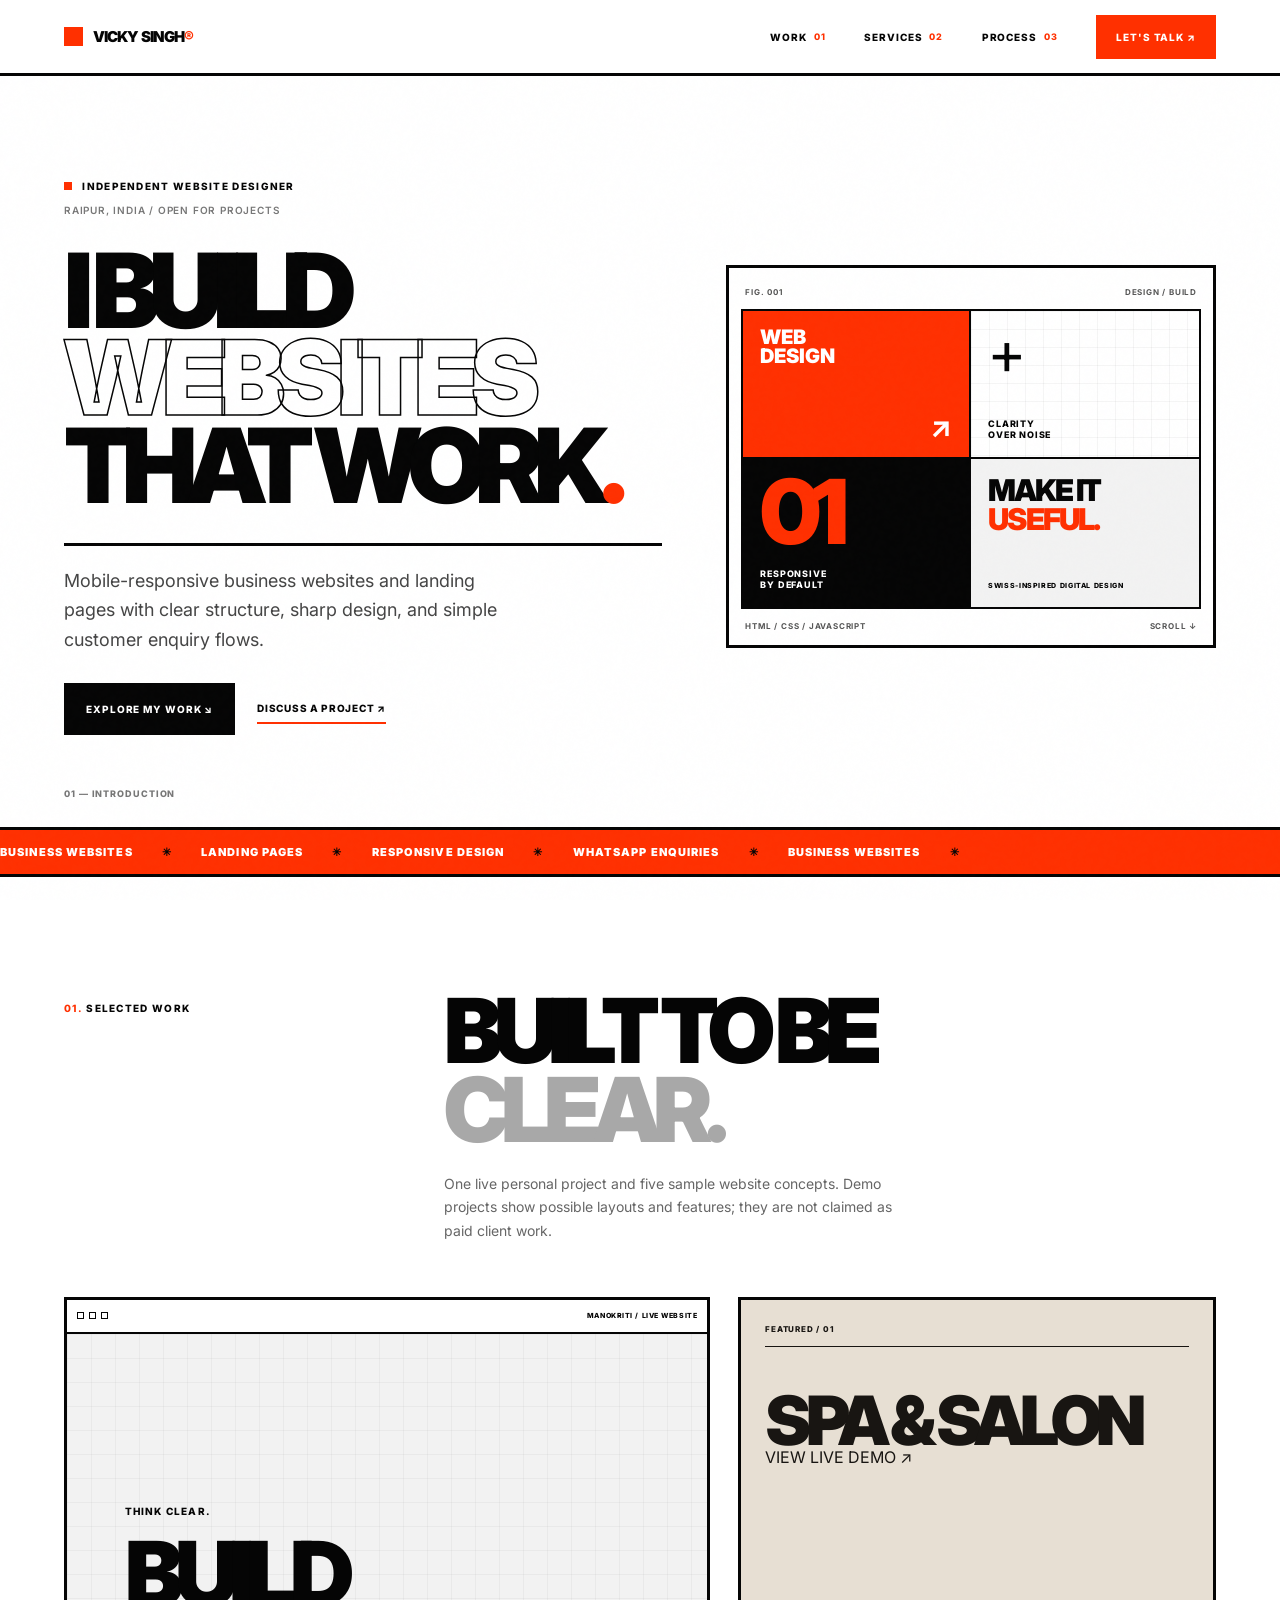
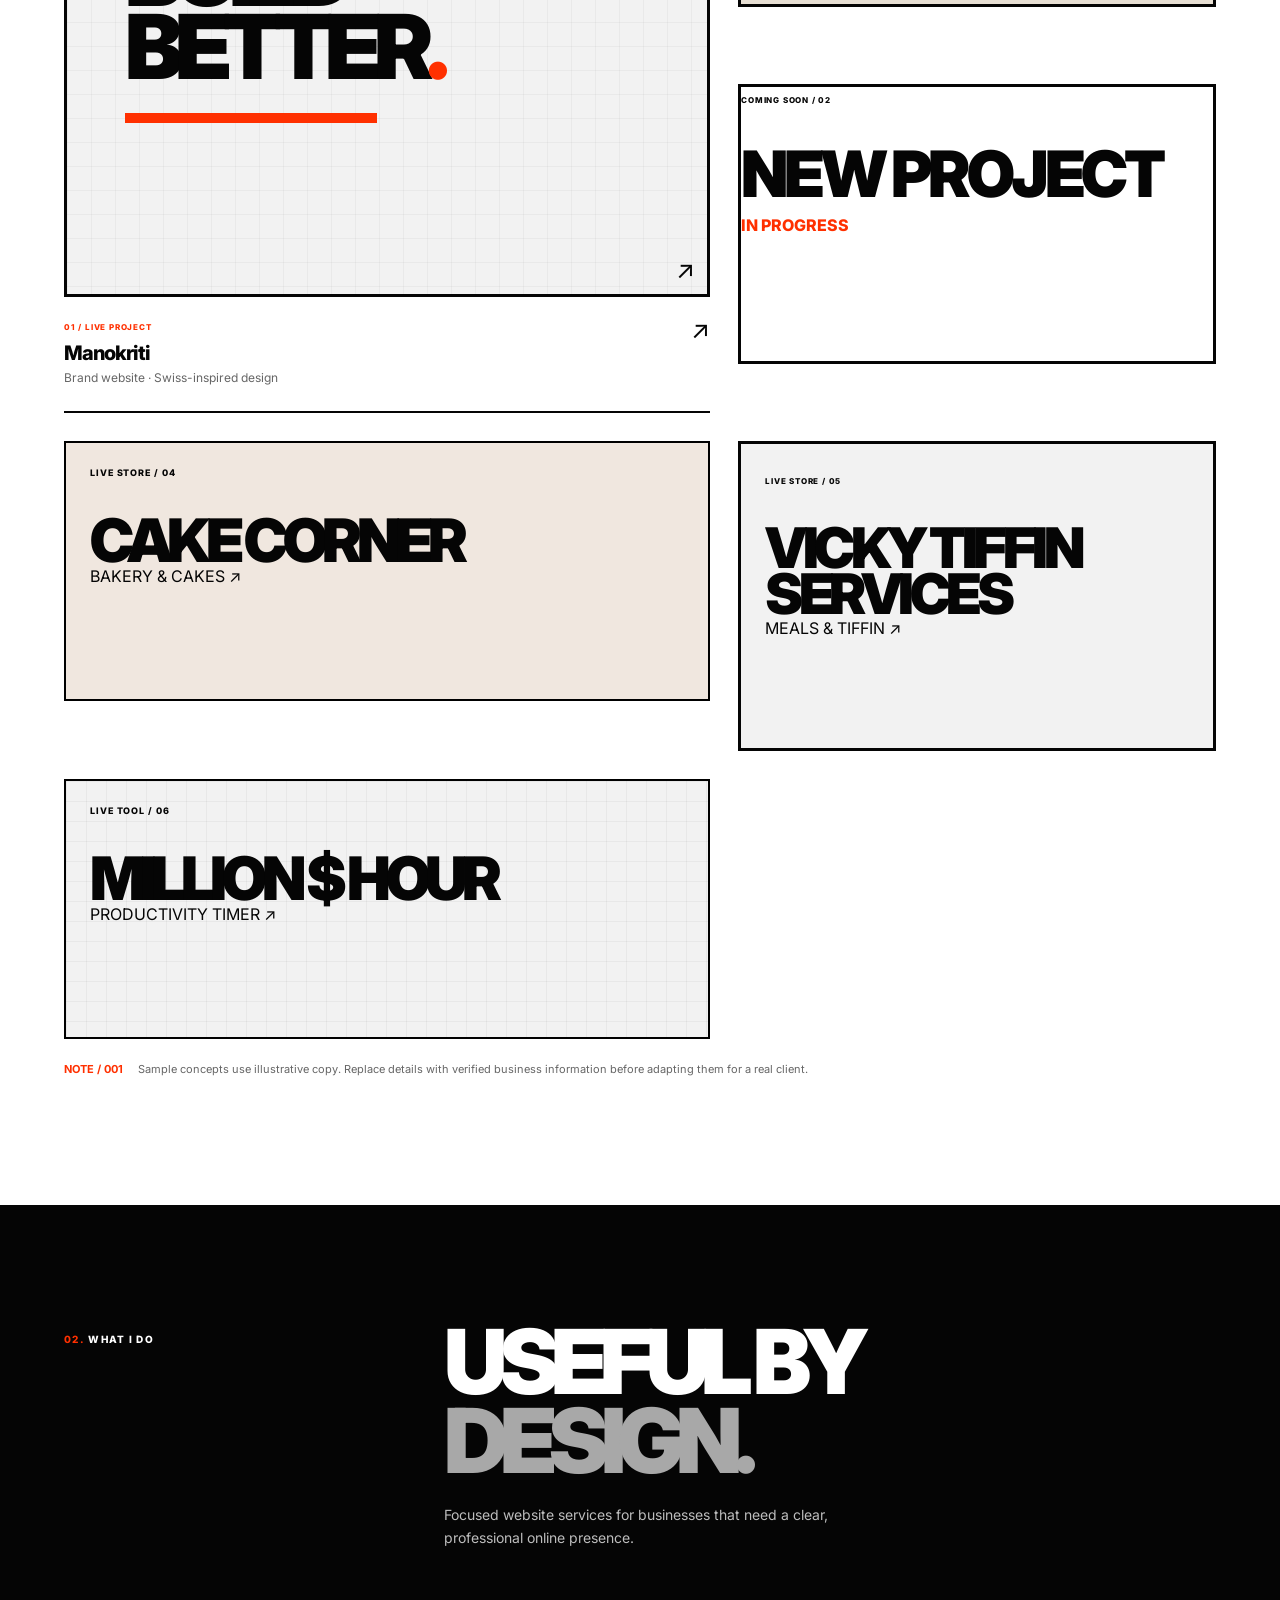
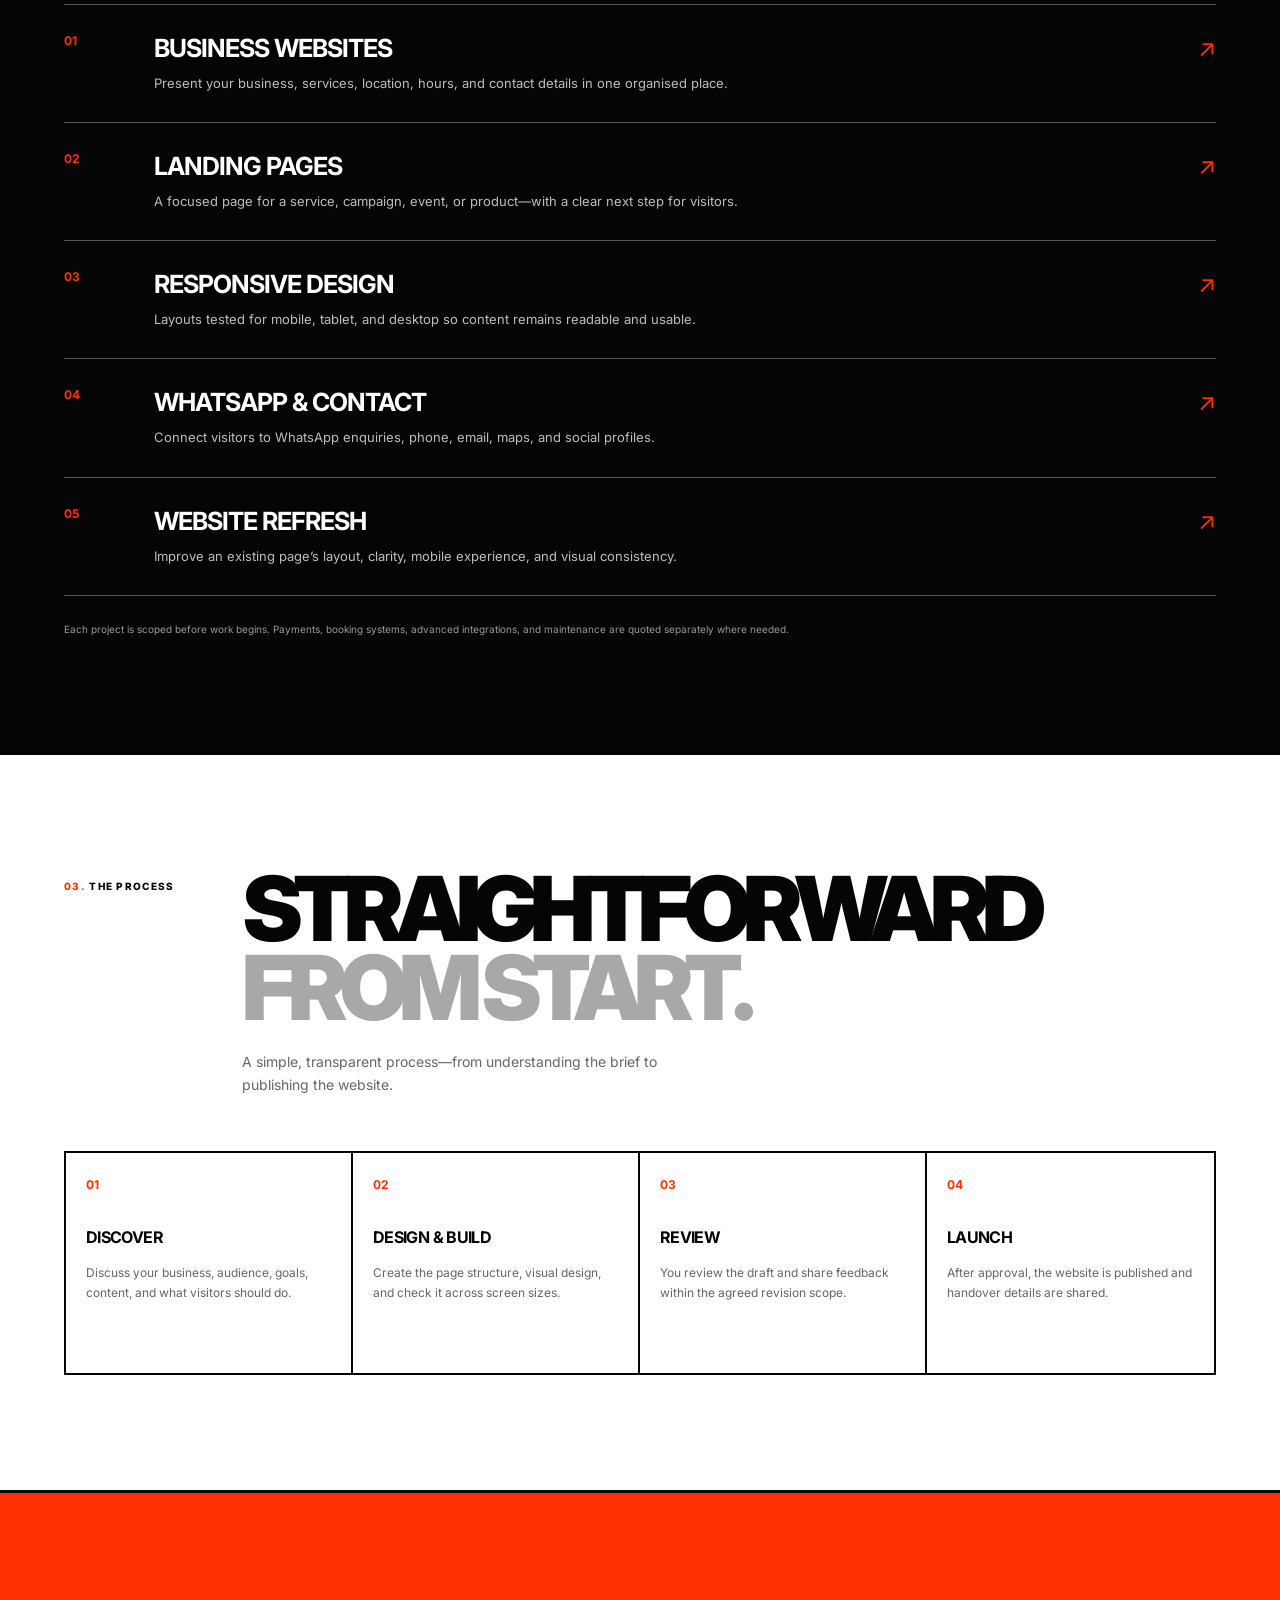
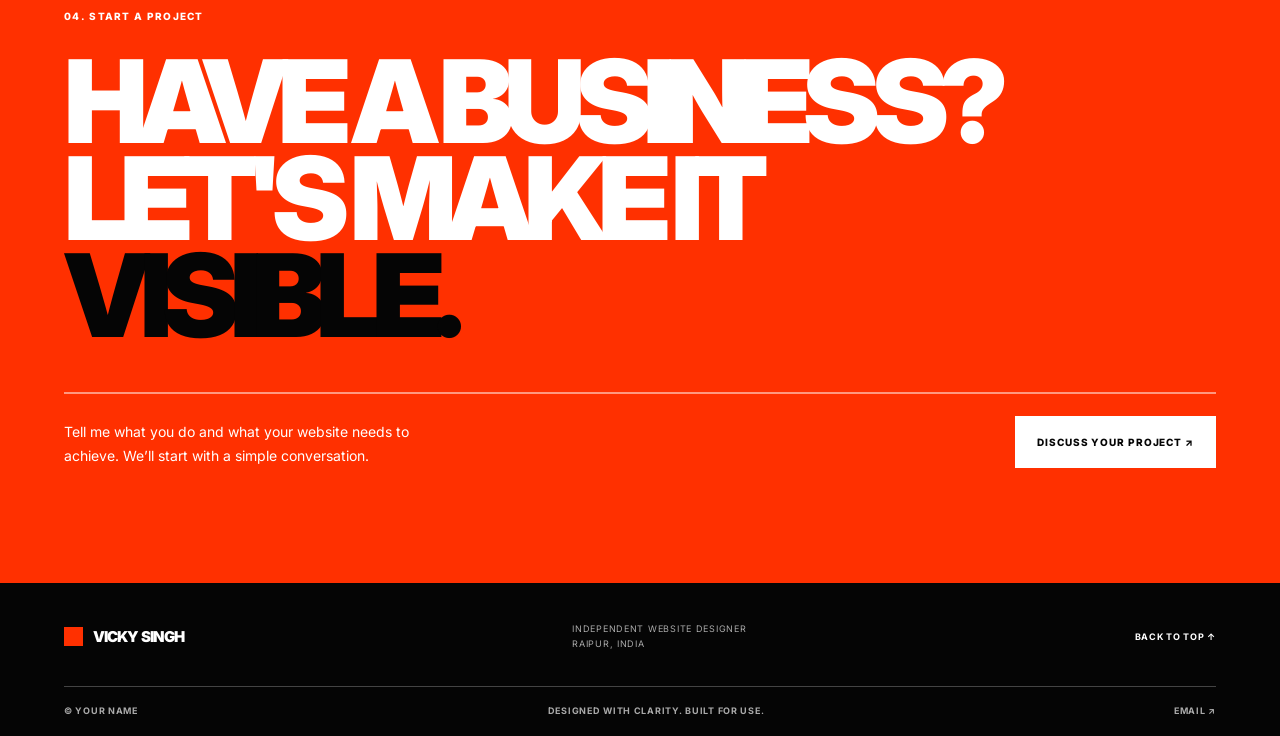
==== commit 4f0e232d: "Fix Manokriti project link in index.html Updated the link for the Manokriti project to the new URL." ====
--- a/index.html
+++ b/index.html
@@ -6,7 +6,7 @@
 <section class="section wrap" id="work">
   <div class="section-head"><p class="eyebrow"><span class="red">01.</span> SELECTED WORK</p><div><h2>BUILT TO BE<br><span class="muted">CLEAR.</span></h2><p class="summary">One live personal project and five sample website concepts. Demo projects show possible layouts and features; they are not claimed as paid client work.</p></div></div>
   <div class="projects">
-    <article class="project featured"><a class="visual manokriti" data-link="manokriti" href="https://vickysingh24.github.io/Manokriti/" target="_blank" rel="noreferrer"><div class="browser"><i></i><i></i><i></i><small>MANOKRITI / LIVE WEBSITE</small></div><div class="mock"><small>THINK CLEAR.</small><strong>BUILD<br>BETTER<span>.</span></strong><i></i></div><span class="arrow">↗</span></a><div class="project-info"><div><small>01 / LIVE PROJECT</small><h3>Manokriti</h3><p>Brand website · Swiss-inspired design</p></div><a href="https://vickysingh24.github.io/Manokriti/" target="_blank" rel="noreferrer" aria-label="View Manokriti">↗</a></div></article>
+    <article class="project featured"><a class="visual manokriti" data-link="manokriti" href="https://vickysingh24.github.io/Manokriti-/" target="_blank" rel="noreferrer"><div class="browser"><i></i><i></i><i></i><small>MANOKRITI / LIVE WEBSITE</small></div><div class="mock"><small>THINK CLEAR.</small><strong>BUILD<br>BETTER<span>.</span></strong><i></i></div><span class="arrow">↗</span></a><div class="project-info"><div><small>01 / LIVE PROJECT</small><h3>Manokriti</h3><p>Brand website · Swiss-inspired design</p></div><a href="https://vickysingh24.github.io/Manokriti/" target="_blank" rel="noreferrer" aria-label="View Manokriti">↗</a></div></article>
      <article class="project"><a class="visual salon" href="https://zenzwellness.lovable.app"><small>FEATURED / 01</small><strong>SPA &amp; SALON</strong><span>VIEW LIVE DEMO ↗</span></a></article>
     <article class="project"><a class="visual upcoming" href="#contact"><small>COMING SOON / 02</small><strong>NEW PROJECT</strong><span>IN PROGRESS</span></a></article>
     <article class="project"><a class="visual boutique" href="https://cakecorner.store.shoopy.in/"><small>LIVE STORE / 04</small><strong>CAKE CORNER</strong><span>BAKERY &amp; CAKES ↗</span></a></article>
--- a/styles.css
+++ b/styles.css
@@ -15,3 +15,33 @@
 .visual.boutique .blocks i:nth-child(2),.visual.business .blocks i:nth-child(2){background:#ff3000}
 .visual.boutique .blocks i:last-child,.visual.business .blocks i:last-child{border:0}
 .visual.consultant i{display:block;width:70%;height:10px;background:#000;margin-top:28px}
+a.visual.upcoming strong {
+  display: block;
+  margin-top: 38px;
+  font-size: clamp(42px, 5vw, 64px) !important;
+  line-height: 0.9;
+  letter-spacing: -0.06em;
+  font-weight: 900;
+}
+
+.visual.upcoming span {
+  display: block;
+  margin-top: 12px;
+  color: #ff3000;
+  font-weight: 800;
+}
+a.visual.upcoming strong {
+  display: block;
+  margin-top: 38px;
+  font-size: clamp(36px, 5vw, 64px);
+  line-height: 0.9;
+  letter-spacing: -0.06em;
+  font-weight: 900;
+}
+
+a.visual.upcoming span {
+  display: block;
+  margin-top: 12px;
+  color: #ff3000;
+  font-weight: 800;
+}
